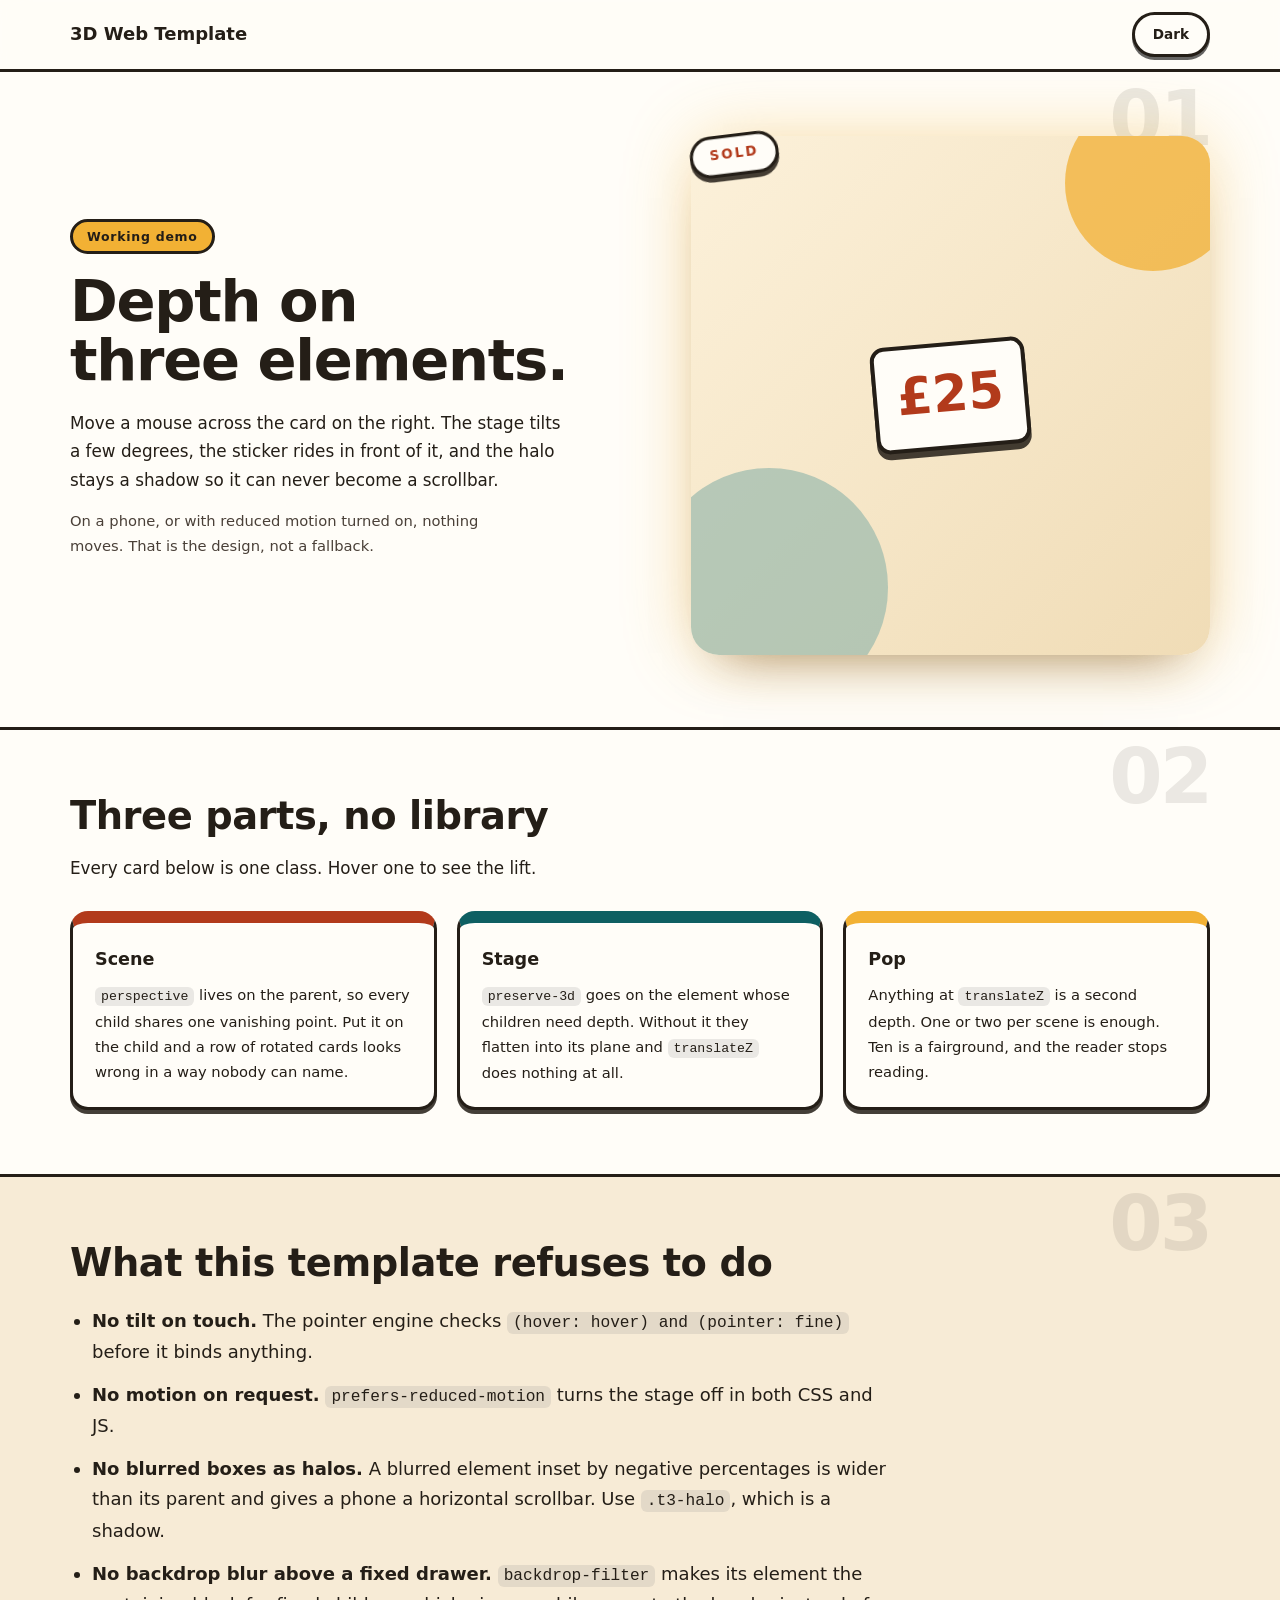
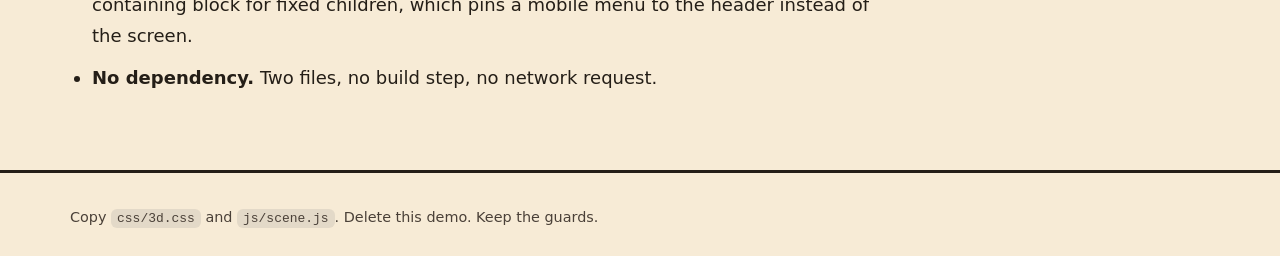
==== demo/index.html @ d084951c "feat(template): add the working demo A page that exercises every primitive in css/3d.css, so a claim" ====
<!DOCTYPE html>
<html lang="en" data-theme="light">
<head>
<meta charset="utf-8">
<meta name="viewport" content="width=device-width, initial-scale=1">
<title>3D Web Template — working demo</title>
<meta name="description" content="A dependency-free demo of the 3D primitives in this template: pointer tilt, layered depth, a sticker in front of the scene, and CSS-numbered sections.">
<link rel="stylesheet" href="../css/3d.css">
<link rel="stylesheet" href="demo.css">
</head>
<body>

<header class="bar">
  <div class="wrap bar-in">
    <a class="brand" href="#top">3D Web Template</a>
    <button class="pill" id="theme" type="button" aria-pressed="false">Dark</button>
  </div>
</header>

<main class="t3-numbered">

  <section class="hero" id="top">
    <div class="wrap hero-grid">
      <div>
        <p class="tag">Working demo</p>
        <h1>Depth on three elements.</h1>
        <p class="lede">Move a mouse across the card on the right. The stage tilts a few degrees, the sticker rides in front of it, and the halo stays a shadow so it can never become a scrollbar.</p>
        <p class="lede note">On a phone, or with reduced motion turned on, nothing moves. That is the design, not a fallback.</p>
      </div>

      <div class="t3-scene" data-t3-tilt>
        <div class="t3-stage" data-t3-stage>
          <div class="art t3-halo">
            <span class="blob blob-a" aria-hidden="true"></span>
            <span class="blob blob-b" aria-hidden="true"></span>
            <span class="art-label">&pound;25</span>
          </div>
          <p class="t3-sticker">Sold</p>
        </div>
      </div>
    </div>
  </section>

  <section class="band" id="parts">
    <div class="wrap">
      <h2>Three parts, no library</h2>
      <p class="lede">Every card below is one class. Hover one to see the lift.</p>

      <div class="cards">
        <article class="card t3-card">
          <h3>Scene</h3>
          <p><code>perspective</code> lives on the parent, so every child shares one vanishing point. Put it on the child and a row of rotated cards looks wrong in a way nobody can name.</p>
        </article>
        <article class="card t3-card">
          <h3>Stage</h3>
          <p><code>preserve-3d</code> goes on the element whose children need depth. Without it they flatten into its plane and <code>translateZ</code> does nothing at all.</p>
        </article>
        <article class="card t3-card">
          <h3>Pop</h3>
          <p>Anything at <code>translateZ</code> is a second depth. One or two per scene is enough. Ten is a fairground, and the reader stops reading.</p>
        </article>
      </div>
    </div>
  </section>

  <section class="band cream" id="guards">
    <div class="wrap">
      <h2>What this template refuses to do</h2>
      <ul class="rules">
        <li><strong>No tilt on touch.</strong> The pointer engine checks <code>(hover: hover) and (pointer: fine)</code> before it binds anything.</li>
        <li><strong>No motion on request.</strong> <code>prefers-reduced-motion</code> turns the stage off in both CSS and JS.</li>
        <li><strong>No blurred boxes as halos.</strong> A blurred element inset by negative percentages is wider than its parent and gives a phone a horizontal scrollbar. Use <code>.t3-halo</code>, which is a shadow.</li>
        <li><strong>No backdrop blur above a fixed drawer.</strong> <code>backdrop-filter</code> makes its element the containing block for fixed children, which pins a mobile menu to the header instead of the screen.</li>
        <li><strong>No dependency.</strong> Two files, no build step, no network request.</li>
      </ul>
    </div>
  </section>

</main>

<footer class="foot">
  <div class="wrap">
    <p>Copy <code>css/3d.css</code> and <code>js/scene.js</code>. Delete this demo. Keep the guards.</p>
  </div>
</footer>

<script src="../js/scene.js"></script>
<script>
  (function () {
    var btn = document.getElementById("theme");
    var root = document.documentElement;
    btn.addEventListener("click", function () {
      var dark = root.getAttribute("data-theme") === "dark";
      root.setAttribute("data-theme", dark ? "light" : "dark");
      btn.setAttribute("aria-pressed", dark ? "false" : "true");
      btn.textContent = dark ? "Dark" : "Light";
    });
  })();
</script>
</body>
</html>
---- css/3d.css ----
/* =========================================================
   3D Web Template — css/3d.css
   ---------------------------------------------------------
   Depth for static sites, with no build step and no library.
   Every rule here was shipped on a real page first; the notes
   in docs/findings.md say which failure each guard prevents.

   Prefix: t3-  (three-d). Safe to drop next to any CSS setup.
   ========================================================= */

:root {
  /* How far away the camera sits. Smaller = more dramatic, and
     more likely to blur text. 900-1200px is the usable range. */
  --t3-perspective: 1100px;

  /* How far a .t3-pop element rides towards the reader. */
  --t3-lift: 48px;

  --t3-duration: 0.4s;
  --t3-ease: cubic-bezier(0.2, 0.7, 0.3, 1);

  /* A stacked shadow reads as a physical edge; one flat drop does not.
     The inset line is the highlight along the top edge. */
  --t3-shadow:
    0 4px 0 rgba(36, 30, 23, 0.85),
    inset 0 1px 0 rgba(255, 255, 255, 0.75);
  --t3-shadow-lift:
    0 10px 0 rgba(36, 30, 23, 0.85),
    0 22px 34px -20px rgba(36, 30, 23, 0.5),
    inset 0 1px 0 rgba(255, 255, 255, 0.75);

  /* The halo. Deliberately a shadow, never a blurred box: see below. */
  --t3-halo: 0 0 70px -6px rgba(242, 177, 52, 0.45);
  --t3-halo-dark: 0 0 58px -10px rgba(242, 177, 52, 0.26);

  --t3-ink: #241e17;
  --t3-paper: #fffdf8;
  --t3-accent: #b23a1b;
}

/* ---------- the scene ----------
   perspective belongs on the PARENT. Put it on the element you are
   rotating and every child gets its own vanishing point, which looks
   subtly wrong in a way nobody can name. */
.t3-scene {
  perspective: var(--t3-perspective);
}

/* preserve-3d belongs on the element whose CHILDREN need depth.
   Without it they flatten into the parent's plane and .t3-pop does nothing. */
.t3-stage {
  position: relative;
  transform-style: preserve-3d;
  transform: rotateX(0deg) rotateY(0deg);
  transition: transform var(--t3-duration) var(--t3-ease);
}

/* Anything at a second depth. Negative values push it back. */
.t3-pop {
  transform: translateZ(var(--t3-lift, 48px));
}

/* A sticker that hangs over the edge of the scene.
   Its colours are literal on purpose: it lies on artwork that may stay
   light in a dark theme, and a themed sticker becomes a hole in the picture. */
.t3-sticker {
  position: absolute;
  margin: 0;
  max-width: none;
  padding: 7px 16px 9px;
  background: #fffdf8;
  color: #b23a1b;
  border: 3px solid #241e17;
  border-radius: 999px;
  box-shadow: 0 4px 0 rgba(36, 30, 23, 0.85);
  font-size: 0.8rem;
  font-weight: 700;
  letter-spacing: 0.16em;
  text-transform: uppercase;
  line-height: 1.4;
  transform: translateZ(52px) rotate(-7deg);
}

/* The halo, as a shadow.
   A blurred box inset by negative percentages is WIDER THAN ITS PARENT and
   forces a horizontal scrollbar on a phone. A box-shadow never joins the
   scrollable area, so it is the same glow with none of that price. */
.t3-halo {
  border-radius: 28px;
  box-shadow: 0 30px 50px -32px rgba(94, 60, 20, 0.55), var(--t3-halo);
}
.t3-dark .t3-halo,
[data-theme="dark"] .t3-halo {
  box-shadow: 0 30px 50px -32px rgba(0, 0, 0, 0.8), var(--t3-halo-dark);
}

/* ---------- cards ---------- */
.t3-card {
  box-shadow: var(--t3-shadow);
}

@media (hover: hover) and (prefers-reduced-motion: no-preference) {
  .t3-card {
    transition: transform 0.18s ease, box-shadow 0.18s ease;
  }
  .t3-card:hover {
    transform: translateY(-4px);
    box-shadow: var(--t3-shadow-lift);
  }
}

/* ---------- numbered sections, from CSS only ----------
   No markup changes: add .t3-numbered to the container, give each section
   an id, and the headings number themselves in page order. */
.t3-numbered {
  counter-reset: t3-band;
}
.t3-numbered > section[id] {
  counter-increment: t3-band;
  position: relative;
}
.t3-numbered > section[id] > .wrap > :is(h1, h2, h3)::before {
  content: counter(t3-band, decimal-leading-zero);
  display: block;
  margin: 0 0 4px;
  font-size: 0.7rem;
  font-weight: 700;
  letter-spacing: 0.18em;
  color: var(--t3-accent);
}

/* A giant numeral on a wide screen; a small label on a phone. A 77px
   number over 20px body text is a mess on a narrow screen. */
@media (min-width: 761px) {
  .t3-numbered > section[id] > .wrap > :is(h1, h2, h3)::before {
    display: none;
  }
  .t3-numbered > section[id]::before {
    content: counter(t3-band, decimal-leading-zero);
    position: absolute;
    top: 16px;
    right: max(20px, calc((100% - 1140px) / 2));
    font-size: clamp(3rem, 6.5vw, 4.8rem);
    font-weight: 700;
    line-height: 0.8;
    letter-spacing: -0.04em;
    font-variant-numeric: tabular-nums;
    color: currentColor;
    opacity: 0.09;
    pointer-events: none;
    user-select: none;
  }
}

/* ---------- the guards ----------
   None of these are optional. They are why this is a template and not a demo. */

@media (prefers-reduced-motion: reduce) {
  .t3-stage,
  .t3-card {
    transition: none;
  }
  .t3-stage {
    transform: none !important;
  }
}

/* A tilt hides behind a phone thumb, and a fixed element with a transform
   ancestor stops being fixed. Motion is for pointers only. */
@media (hover: none), (pointer: coarse) {
  .t3-stage {
    transform: none !important;
  }
}

/* Printing must not print an empty sticker or a half-rotated card. */
@media print {
  .t3-pop,
  .t3-sticker {
    display: none !important;
  }
  .t3-stage {
    transform: none !important;
  }
}

/* If the reader asks for more contrast, the halo is decoration they did not
   ask for. Depth survives without it. */
@media (prefers-contrast: more) {
  .t3-halo {
    box-shadow: 0 0 0 3px currentColor;
  }
}
---- demo/demo.css ----
/* Demo page styling only. Not part of the template: copy css/3d.css, not this. */

:root {
  --ink: #241e17;
  --muted: #4a4038;
  --paper: #fffdf8;
  --cream: #f7ebd6;
  --line: #241e17;
  --accent: #b23a1b;
  --accent-2: #0e5f62;
  --font: system-ui, -apple-system, "Segoe UI", Roboto, Helvetica, Arial, sans-serif;
}

[data-theme="dark"] {
  --ink: #f1e7d8;
  --muted: #c6b9a6;
  --paper: #2a231d;
  --cream: #17130f;
  --line: #f1e7d8;
  --accent: #f2704a;
  --accent-2: #2aa3a8;
}

* { box-sizing: border-box; }

body {
  margin: 0;
  background: var(--paper);
  color: var(--ink);
  font-family: var(--font);
  font-size: 18px;
  line-height: 1.7;
}

.wrap { width: min(1140px, calc(100% - 40px)); margin: 0 auto; }

code {
  font-size: 0.9em;
  background: rgba(127, 127, 127, 0.16);
  padding: 2px 6px;
  border-radius: 6px;
}

/* ---------- header ---------- */
.bar {
  position: sticky;
  top: 0;
  z-index: 10;
  background: var(--paper);
  border-bottom: 3px solid var(--line);
}
.bar-in { display: flex; align-items: center; gap: 16px; padding: 12px 0; }
.brand { font-weight: 700; color: var(--ink); text-decoration: none; margin-right: auto; }

/* The blur is desktop-only on purpose: see docs/findings.md, trap 4. */
@media (min-width: 761px) {
  @supports ((backdrop-filter: blur(6px)) or (-webkit-backdrop-filter: blur(6px))) {
    .bar {
      background: color-mix(in srgb, var(--paper) 88%, transparent);
      -webkit-backdrop-filter: blur(14px) saturate(160%);
      backdrop-filter: blur(14px) saturate(160%);
    }
  }
}

.pill {
  font: inherit;
  font-size: 0.85rem;
  font-weight: 700;
  padding: 8px 18px;
  min-height: 44px;
  border: 3px solid var(--line);
  border-radius: 999px;
  background: var(--paper);
  color: var(--ink);
  cursor: pointer;
  box-shadow: 0 3px 0 rgba(0, 0, 0, 0.6);
}
.pill:active { transform: translateY(3px); box-shadow: none; }

/* ---------- hero ---------- */
.hero { padding: 64px 0 72px; border-bottom: 3px solid var(--line); }
.hero-grid {
  display: grid;
  grid-template-columns: 1.05fr 0.95fr;
  gap: 48px;
  align-items: center;
}
.tag {
  display: inline-block;
  margin: 0 0 18px;
  padding: 4px 14px;
  font-size: 0.78rem;
  font-weight: 700;
  letter-spacing: 0.06em;
  border: 3px solid var(--line);
  border-radius: 999px;
  background: #f2b134;
  color: #241e17;
}
h1 {
  font-size: clamp(2.3rem, 5.4vw, 3.6rem);
  line-height: 1.03;
  letter-spacing: -0.022em;
  margin: 0 0 18px;
  text-wrap: balance;
}
.lede { font-size: 1.05rem; max-width: 46ch; margin: 0 0 14px; }
.note { font-size: 0.92rem; color: var(--muted); }

/* ---------- the artwork in the scene ---------- */
.art {
  position: relative;
  aspect-ratio: 1 / 1;
  border-radius: 28px;
  overflow: hidden;
  background: linear-gradient(135deg, #fcf1da 0%, #f0dcb6 100%);
  display: grid;
  place-items: center;
}
.blob {
  position: absolute;
  border-radius: 50%;
}
.blob-a { width: 34%; height: 34%; top: -8%; right: -6%; background: #f2b134; opacity: 0.75; }
.blob-b { width: 46%; height: 46%; bottom: -10%; left: -8%; background: #9cBBae; opacity: 0.7; }
.art-label {
  position: relative;
  font-size: clamp(2rem, 6vw, 3.2rem);
  font-weight: 700;
  color: #b23a1b;
  background: #fffdf8;
  border: 4px solid #241e17;
  border-radius: 14px;
  padding: 4px 20px 8px;
  box-shadow: 0 6px 0 rgba(36, 30, 23, 0.85);
  transform: rotate(-5deg);
}

/* the sticker starts at the card's top-left corner */
.t3-sticker { left: 2%; top: 2%; }

/* ---------- bands ---------- */
.band { padding: 64px 0; border-bottom: 3px solid var(--line); }
.cream { background: var(--cream); }
h2 { font-size: clamp(1.7rem, 3.4vw, 2.4rem); line-height: 1.15; margin: 0 0 16px; letter-spacing: -0.012em; }
h3 { font-size: 1.1rem; margin: 0 0 8px; }

.cards { display: grid; grid-template-columns: repeat(3, 1fr); gap: 20px; margin-top: 28px; }
.card {
  background: var(--paper);
  border: 3px solid var(--line);
  border-radius: 18px;
  padding: 22px;
}
.card p { margin: 0; font-size: 0.92rem; }
.card:nth-child(1) { border-top: 12px solid var(--accent); }
.card:nth-child(2) { border-top: 12px solid var(--accent-2); }
.card:nth-child(3) { border-top: 12px solid #f2b134; }

.rules { margin: 20px 0 0; padding-left: 22px; max-width: 72ch; }
.rules li { margin-bottom: 12px; }

.foot { padding: 32px 0; background: var(--cream); }
.foot p { margin: 0; font-size: 0.9rem; color: var(--muted); }

@media (max-width: 980px) {
  .hero-grid { grid-template-columns: 1fr; }
  .hero-grid .t3-scene { max-width: 420px; }
  .cards { grid-template-columns: 1fr; }
}
@media (max-width: 640px) {
  body { font-size: 17px; }
  .wrap { width: calc(100% - 28px); }
  .hero, .band { padding: 44px 0; }
}
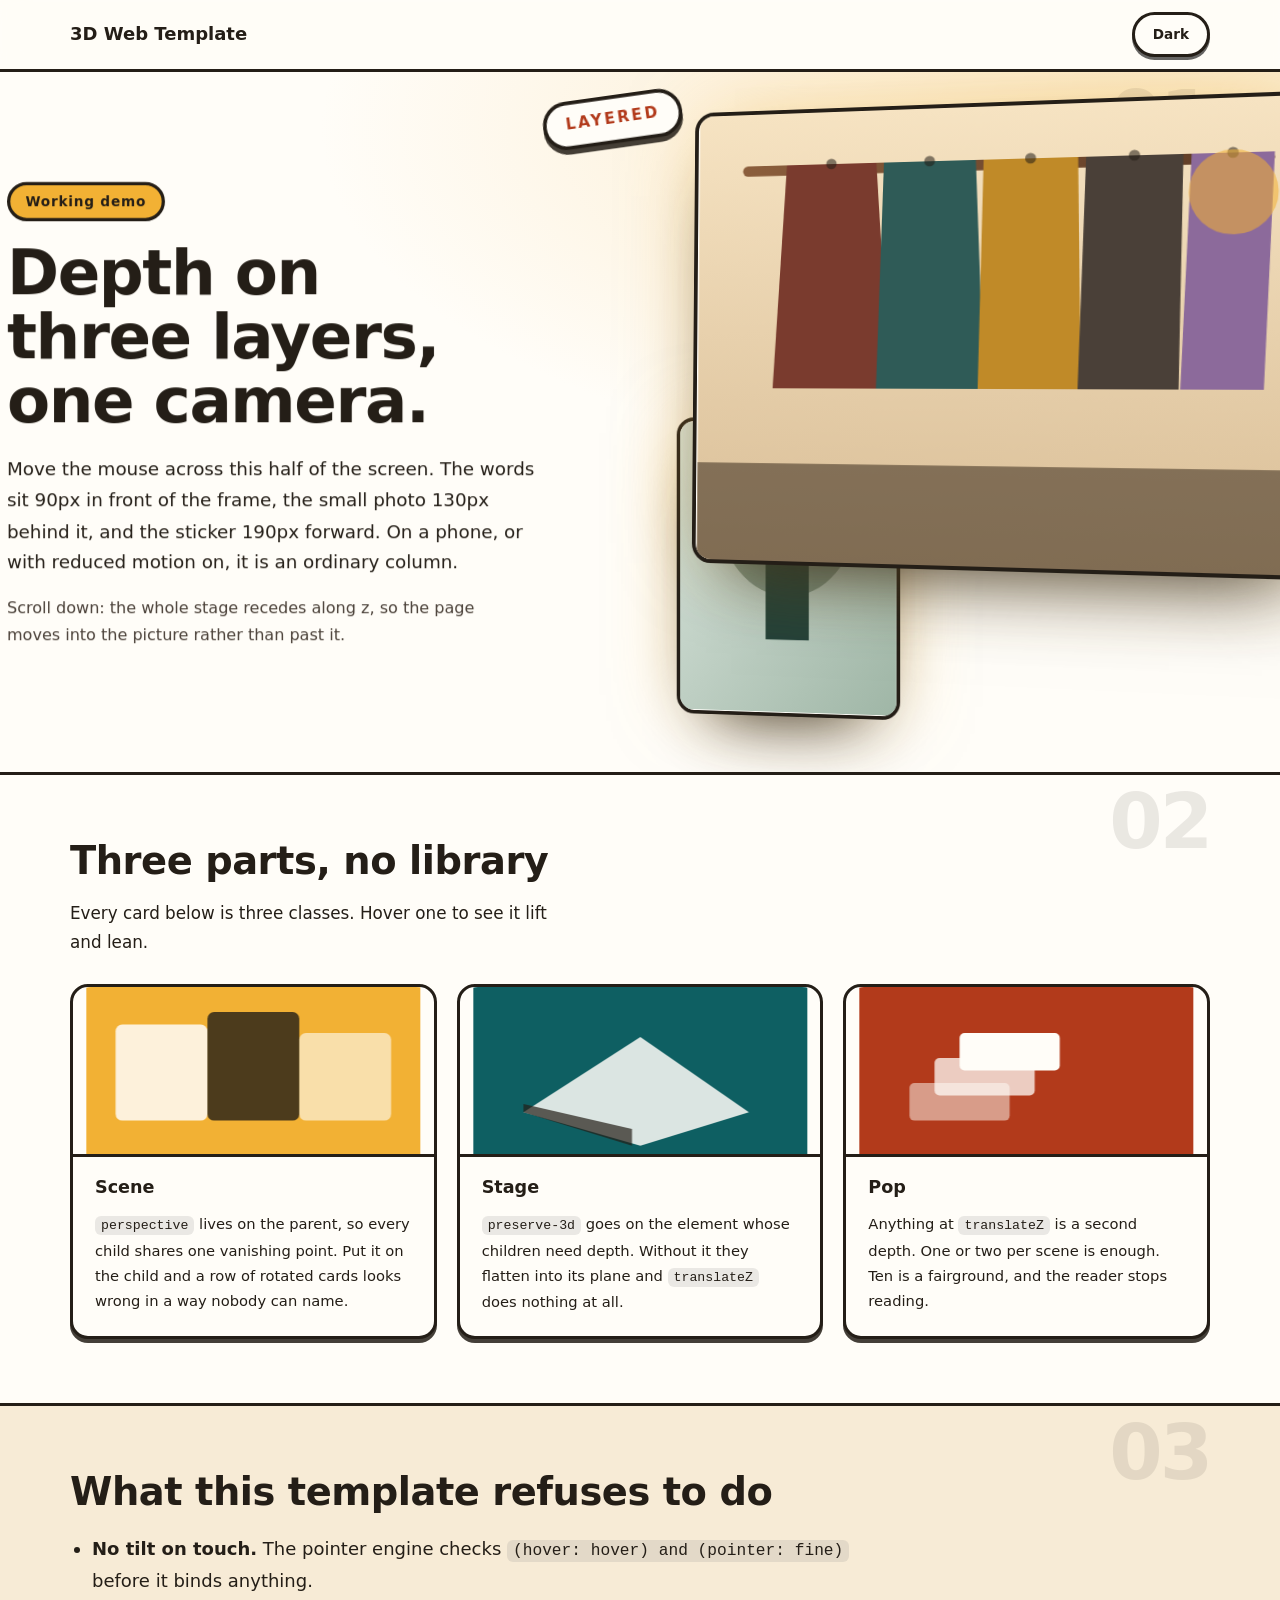
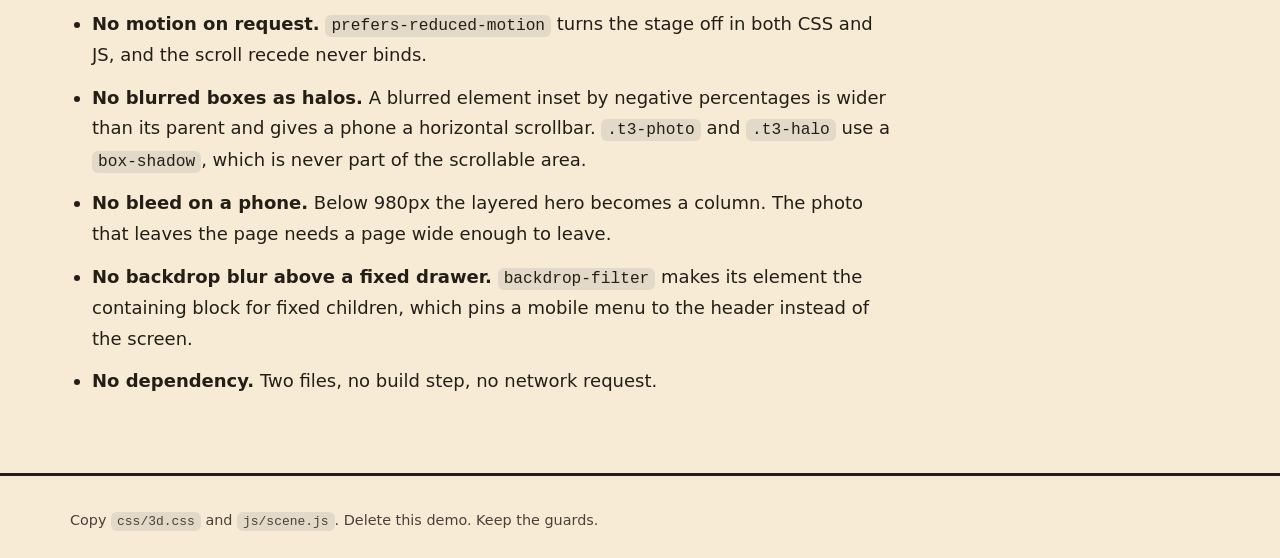
==== commit 1e8f129e: "feat(demo): show the layered hero, the recede and the card photos Every primitive has a place to be " ====
--- a/demo/index.html
+++ b/demo/index.html
@@ -4,7 +4,7 @@
 <meta charset="utf-8">
 <meta name="viewport" content="width=device-width, initial-scale=1">
 <title>3D Web Template — working demo</title>
-<meta name="description" content="A dependency-free demo of the 3D primitives in this template: pointer tilt, layered depth, a sticker in front of the scene, and CSS-numbered sections.">
+<meta name="description" content="A dependency-free demo of the 3D primitives in this template: a layered hero that recedes on scroll, a sticker in front of the scene, photos set into cards, and CSS-numbered sections.">
 <link rel="stylesheet" href="../css/3d.css">
 <link rel="stylesheet" href="demo.css">
 </head>
@@ -19,24 +19,66 @@
 
 <main class="t3-numbered">
 
-  <section class="hero" id="top">
-    <div class="wrap hero-grid">
-      <div>
-        <p class="tag">Working demo</p>
-        <h1>Depth on three elements.</h1>
-        <p class="lede">Move a mouse across the card on the right. The stage tilts a few degrees, the sticker rides in front of it, and the halo stays a shadow so it can never become a scrollbar.</p>
-        <p class="lede note">On a phone, or with reduced motion turned on, nothing moves. That is the design, not a fallback.</p>
-      </div>
+  <section class="t3-hero" id="top">
+    <div class="wrap t3-scene" data-t3-tilt data-t3-hero>
+      <div class="t3-split" data-t3-stage>
 
-      <div class="t3-scene" data-t3-tilt>
-        <div class="t3-stage" data-t3-stage>
-          <div class="art t3-halo">
-            <span class="blob blob-a" aria-hidden="true"></span>
-            <span class="blob blob-b" aria-hidden="true"></span>
-            <span class="art-label">&pound;25</span>
-          </div>
-          <p class="t3-sticker">Sold</p>
+        <div class="t3-copy-front">
+          <p class="tag">Working demo</p>
+          <h1>Depth on three layers, one camera.</h1>
+          <p class="lede">Move the mouse across this half of the screen. The words sit 90px in front of the frame, the small photo 130px behind it, and the sticker 190px forward. On a phone, or with reduced motion on, it is an ordinary column.</p>
+          <p class="lede note">Scroll down: the whole stage recedes along z, so the page moves into the picture rather than past it.</p>
         </div>
+
+        <figure class="t3-photo t3-photo-main">
+          <svg viewBox="0 0 800 600" role="img" aria-label="A rail of coats under a warm shop light">
+            <defs>
+              <linearGradient id="wall" x1="0" y1="0" x2="0" y2="1">
+                <stop offset="0" stop-color="#F6E3C2"/>
+                <stop offset="1" stop-color="#D9BE97"/>
+              </linearGradient>
+              <linearGradient id="wood" x1="0" y1="0" x2="1" y2="0">
+                <stop offset="0" stop-color="#8B5E3C"/>
+                <stop offset="1" stop-color="#5C3A24"/>
+              </linearGradient>
+            </defs>
+            <rect width="800" height="600" fill="url(#wall)"/>
+            <rect y="470" width="800" height="130" fill="#3A2A1D" opacity="0.55"/>
+            <rect x="60" y="70" width="680" height="14" rx="7" fill="url(#wood)"/>
+            <g>
+              <path d="M120 70h120l18 300H102z" fill="#7A3B2E"/>
+              <path d="M250 70h120l10 300H240z" fill="#2F5B57"/>
+              <path d="M380 70h120l2 300H372z" fill="#C08A28"/>
+              <path d="M510 70h120l-8 300H498z" fill="#4A4038"/>
+              <path d="M640 70h100l-16 300H624z" fill="#8C6A9B"/>
+            </g>
+            <g fill="#241E17" opacity="0.55">
+              <circle cx="180" cy="70" r="7"/>
+              <circle cx="310" cy="70" r="7"/>
+              <circle cx="440" cy="70" r="7"/>
+              <circle cx="570" cy="70" r="7"/>
+              <circle cx="690" cy="70" r="7"/>
+            </g>
+            <circle cx="690" cy="120" r="54" fill="#F2B134" opacity="0.55"/>
+          </svg>
+        </figure>
+
+        <figure class="t3-photo t3-photo-back">
+          <svg viewBox="0 0 600 800" role="img" aria-label="A hanging shirt, photographed from below">
+            <defs>
+              <linearGradient id="back" x1="0" y1="0" x2="1" y2="1">
+                <stop offset="0" stop-color="#DCE7DF"/>
+                <stop offset="1" stop-color="#9FB6A6"/>
+              </linearGradient>
+            </defs>
+            <rect width="600" height="800" fill="url(#back)"/>
+            <ellipse cx="300" cy="250" rx="190" ry="230" fill="#56705C" opacity="0.6"/>
+            <path d="M300 120l160 90-40 60-60-30v360H240V240l-60 30-40-60z" fill="#254238"/>
+            <circle cx="300" cy="150" r="26" fill="#E9DCCB"/>
+          </svg>
+        </figure>
+
+        <p class="t3-sticker t3-sticker--float">Layered</p>
       </div>
     </div>
   </section>
@@ -44,18 +86,37 @@
   <section class="band" id="parts">
     <div class="wrap">
       <h2>Three parts, no library</h2>
-      <p class="lede">Every card below is one class. Hover one to see the lift.</p>
+      <p class="lede">Every card below is three classes. Hover one to see it lift and lean.</p>
 
-      <div class="cards">
-        <article class="card t3-card">
+      <div class="cards t3-cards">
+        <article class="card t3-card t3-turn" data-t3-card data-t3-turn>
+          <svg class="t3-card-photo" viewBox="0 0 800 400" role="img" aria-label="Three overlapping panels">
+            <rect width="800" height="400" fill="#F2B134"/>
+            <rect x="70" y="90" width="220" height="230" rx="16" fill="#FFFDF8" opacity="0.85"/>
+            <rect x="290" y="60" width="220" height="260" rx="16" fill="#241E17" opacity="0.8"/>
+            <rect x="510" y="110" width="220" height="210" rx="16" fill="#FFFDF8" opacity="0.6"/>
+          </svg>
           <h3>Scene</h3>
           <p><code>perspective</code> lives on the parent, so every child shares one vanishing point. Put it on the child and a row of rotated cards looks wrong in a way nobody can name.</p>
         </article>
-        <article class="card t3-card">
+        <article class="card t3-card t3-turn" data-t3-card data-t3-turn>
+          <svg class="t3-card-photo" viewBox="0 0 800 400" role="img" aria-label="A tilted plane">
+            <rect width="800" height="400" fill="#0E5F62"/>
+            <path d="M120 300L400 120l260 180-260 80z" fill="#FFFDF8" opacity="0.85"/>
+            <path d="M120 300l260 80v-40l-260-60z" fill="#241E17" opacity="0.7"/>
+          </svg>
           <h3>Stage</h3>
           <p><code>preserve-3d</code> goes on the element whose children need depth. Without it they flatten into its plane and <code>translateZ</code> does nothing at all.</p>
         </article>
-        <article class="card t3-card">
+        <article class="card t3-card t3-turn" data-t3-card data-t3-turn>
+          <svg class="t3-card-photo" viewBox="0 0 800 400" role="img" aria-label="Layers at different depths">
+            <rect width="800" height="400" fill="#B23A1B"/>
+            <g fill="#FFFDF8">
+              <rect x="120" y="230" width="240" height="90" rx="12" opacity="0.5"/>
+              <rect x="180" y="170" width="240" height="90" rx="12" opacity="0.75"/>
+              <rect x="240" y="110" width="240" height="90" rx="12"/>
+            </g>
+          </svg>
           <h3>Pop</h3>
           <p>Anything at <code>translateZ</code> is a second depth. One or two per scene is enough. Ten is a fairground, and the reader stops reading.</p>
         </article>
@@ -68,8 +129,9 @@
       <h2>What this template refuses to do</h2>
       <ul class="rules">
         <li><strong>No tilt on touch.</strong> The pointer engine checks <code>(hover: hover) and (pointer: fine)</code> before it binds anything.</li>
-        <li><strong>No motion on request.</strong> <code>prefers-reduced-motion</code> turns the stage off in both CSS and JS.</li>
-        <li><strong>No blurred boxes as halos.</strong> A blurred element inset by negative percentages is wider than its parent and gives a phone a horizontal scrollbar. Use <code>.t3-halo</code>, which is a shadow.</li>
+        <li><strong>No motion on request.</strong> <code>prefers-reduced-motion</code> turns the stage off in both CSS and JS, and the scroll recede never binds.</li>
+        <li><strong>No blurred boxes as halos.</strong> A blurred element inset by negative percentages is wider than its parent and gives a phone a horizontal scrollbar. <code>.t3-photo</code> and <code>.t3-halo</code> use a <code>box-shadow</code>, which is never part of the scrollable area.</li>
+        <li><strong>No bleed on a phone.</strong> Below 980px the layered hero becomes a column. The photo that leaves the page needs a page wide enough to leave.</li>
         <li><strong>No backdrop blur above a fixed drawer.</strong> <code>backdrop-filter</code> makes its element the containing block for fixed children, which pins a mobile menu to the header instead of the screen.</li>
         <li><strong>No dependency.</strong> Two files, no build step, no network request.</li>
       </ul>
--- a/css/3d.css
+++ b/css/3d.css
@@ -15,6 +15,33 @@
 
   /* How far a .t3-pop element rides towards the reader. */
   --t3-lift: 48px;
+
+  /* The layered hero. Three depths is the whole trick: the words sit
+     nearest, the small photo furthest back, the sticker furthest forward. */
+  --t3-copy-lift: 90px;
+  --t3-depth-back: -130px;
+  --t3-sticker-lift: 190px;
+  --t3-stage-height: 700px;
+  --t3-copy-width: 50%;
+
+  /* Must equal the padding and radius of the card the photo sits in, or the
+     photo stops meeting the card edge. */
+  --t3-card-pad: 22px;
+  --t3-card-radius: 18px;
+  --t3-card-photo-height: 170px;
+
+  /* Warm light behind the artwork, as a shadow. */
+  --t3-photo-shadow:
+    0 44px 74px -42px rgba(36, 30, 23, 0.9),
+    0 0 90px -18px rgba(242, 177, 52, 0.5);
+  --t3-photo-shadow-dark:
+    0 44px 74px -42px rgba(0, 0, 0, 0.95),
+    0 0 70px -22px rgba(242, 177, 52, 0.3);
+
+  /* The wash behind the hero, and where the camera sits. */
+  --t3-wash: rgba(251, 231, 194, 0.95);
+  --t3-wash-dark: rgba(59, 43, 22, 0.9);
+  --t3-camera: 62% 42%;
 
   --t3-duration: 0.4s;
   --t3-ease: cubic-bezier(0.2, 0.7, 0.3, 1);
@@ -44,6 +71,9 @@
    subtly wrong in a way nobody can name. */
 .t3-scene {
   perspective: var(--t3-perspective);
+  /* Moves the camera, not the objects: the vanishing point slides towards
+     the artwork in a layered hero. */
+  perspective-origin: var(--t3-camera);
 }
 
 /* preserve-3d belongs on the element whose CHILDREN need depth.
@@ -94,9 +124,143 @@
   box-shadow: 0 30px 50px -32px rgba(0, 0, 0, 0.8), var(--t3-halo-dark);
 }
 
+/* ---------- the layered hero ----------
+   One scene with three depths and artwork that runs off the page edge.
+   .t3-hero is only the window: it clips the photo that bleeds off the right
+   side. The camera sits on .t3-scene inside it, and .t3-split keeps its own
+   overflow visible, which is what stops the clip flattening the depth. */
+.t3-hero {
+  position: relative;
+  overflow: hidden;
+  background:
+    radial-gradient(105% 85% at 88% 8%, var(--t3-wash) 0%, transparent 60%),
+    var(--t3-paper);
+}
+.t3-dark .t3-hero,
+[data-theme="dark"] .t3-hero {
+  background:
+    radial-gradient(105% 85% at 88% 8%, var(--t3-wash-dark) 0%, transparent 60%),
+    var(--t3-paper);
+}
+
+/* The stage of that scene: the words on the left, the photos beside and
+   behind them. scene.js also pushes this back along z as you scroll. */
+.t3-split {
+  position: relative;
+  display: flex;
+  align-items: center;
+  min-height: var(--t3-stage-height);
+  transform-style: preserve-3d;
+  transform: rotateX(0deg) rotateY(0deg) translateZ(0px);
+  transition: transform var(--t3-duration) var(--t3-ease);
+  will-change: transform;
+}
+
+/* Words nearest the reader, and narrow on purpose: the column ends before
+   the main photo starts, so no sentence ever runs across a picture. */
+.t3-copy-front {
+  position: relative;
+  z-index: 2;
+  width: var(--t3-copy-width);
+  transform: translateZ(var(--t3-copy-lift));
+}
+
+.t3-photo {
+  position: absolute;
+  margin: 0;
+  overflow: hidden;
+  border: 4px solid var(--t3-ink);
+  border-radius: 20px;
+  background: var(--t3-paper);
+  box-shadow: var(--t3-photo-shadow);
+}
+.t3-photo > :is(img, svg) {
+  display: block;
+  width: 100%;
+  height: 100%;
+  object-fit: cover;
+}
+.t3-dark .t3-photo,
+[data-theme="dark"] .t3-photo {
+  box-shadow: var(--t3-photo-shadow-dark);
+}
+
+/* The big photo hangs 9% off the right edge. A frame that stops politely at
+   the column edge reads as a screenshot; one that leaves the page reads as
+   a window. */
+.t3-photo-main {
+  top: 4%;
+  right: -9%;
+  width: 55%;
+  aspect-ratio: 4 / 3;
+  transform: rotateY(-9deg) rotateX(2deg);
+}
+
+/* The small photo sits a long way behind the whole scene. It is the layer
+   that makes the front photo read as a layer and not a picture. */
+.t3-photo-back {
+  bottom: 2%;
+  left: 52%;
+  width: 22%;
+  aspect-ratio: 3 / 4;
+  transform: translateZ(var(--t3-depth-back)) rotateY(-6deg);
+}
+
+/* The sticker variant for a layered hero: furthest forward, off to one side. */
+.t3-sticker--float {
+  left: 45%;
+  top: 10%;
+  transform: translateZ(var(--t3-sticker-lift)) rotate(-8deg);
+}
+
 /* ---------- cards ---------- */
+
+/* A grid of cards sharing one camera. Without perspective on the container
+   the photo inside a card still renders, but with no foreshortening: flat. */
+.t3-cards {
+  perspective: var(--t3-perspective);
+}
+
 .t3-card {
   box-shadow: var(--t3-shadow);
+  transform-style: preserve-3d;
+}
+
+/* A photo that bleeds to the card edge, and stops there.
+   --t3-card-pad must equal the card's own padding, or the photo stops meeting
+   the edge.
+
+   Deliberately NO translateZ. The perspective lives on .t3-cards, so the
+   camera sits at the centre of the whole grid; a photo 30px forward is then
+   projected away from that centre, and the first card's photo hangs 12px out
+   of its own frame. Measured, not guessed: see docs/findings.md, trap 7. The
+   card as a whole still tilts, which is where the depth comes from. */
+.t3-card-photo {
+  display: block;
+  width: calc(100% + (2 * var(--t3-card-pad)));
+  height: var(--t3-card-photo-height);
+  margin: calc(-1 * var(--t3-card-pad)) calc(-1 * var(--t3-card-pad)) 16px;
+  object-fit: cover;
+  border-bottom: 3px solid var(--t3-ink);
+  border-radius: var(--t3-card-radius) var(--t3-card-radius) 0 0;
+}
+
+/* Cards turn into place, hinged at their bottom edge. scene.js adds .t3-in
+   when the card arrives. The initial hidden state only applies once the
+   script has marked the document, so a page with no JS still shows them. */
+.t3-js .t3-turn {
+  opacity: 0;
+}
+@media (prefers-reduced-motion: no-preference) {
+  .t3-turn {
+    transform: rotateX(10deg) translateY(24px) scale(0.97);
+    transform-origin: 50% 100%;
+    transition: opacity 0.5s ease, transform 0.55s var(--t3-ease);
+  }
+  .t3-turn.t3-in {
+    opacity: 1;
+    transform: none;
+  }
 }
 
 @media (hover: hover) and (prefers-reduced-motion: no-preference) {
@@ -157,10 +321,17 @@
 
 @media (prefers-reduced-motion: reduce) {
   .t3-stage,
-  .t3-card {
+  .t3-split,
+  .t3-card,
+  .t3-turn {
     transition: none;
   }
-  .t3-stage {
+  .t3-stage,
+  .t3-split {
+    transform: none !important;
+  }
+  .t3-turn {
+    opacity: 1 !important;
     transform: none !important;
   }
 }
@@ -168,7 +339,8 @@
 /* A tilt hides behind a phone thumb, and a fixed element with a transform
    ancestor stops being fixed. Motion is for pointers only. */
 @media (hover: none), (pointer: coarse) {
-  .t3-stage {
+  .t3-stage,
+  .t3-split {
     transform: none !important;
   }
 }
@@ -176,11 +348,57 @@
 /* Printing must not print an empty sticker or a half-rotated card. */
 @media print {
   .t3-pop,
-  .t3-sticker {
+  .t3-sticker,
+  .t3-photo-back {
     display: none !important;
   }
-  .t3-stage {
-    transform: none !important;
+  .t3-stage,
+  .t3-split {
+    transform: none !important;
+  }
+  .t3-turn {
+    opacity: 1 !important;
+    transform: none !important;
+  }
+}
+
+/* ---------- a layered hero on a phone ----------
+   The bleed and the back photo need width to read. Below the split
+   breakpoint the layers become an ordinary column, and the !important also
+   stops the script's inline transform. Keep these two breakpoints equal in
+   CSS and in scene.js's `wide` option. */
+@media (max-width: 980px) {
+  .t3-hero {
+    perspective: none;
+  }
+  .t3-split {
+    display: block;
+    min-height: 0;
+    transform: none !important;
+  }
+  .t3-copy-front {
+    width: auto;
+    transform: none;
+  }
+  .t3-photo {
+    position: relative;
+    inset: auto;
+    width: auto;
+    transform: none;
+  }
+  .t3-photo-main {
+    margin-top: 22px;
+  }
+  .t3-photo-back {
+    display: none;
+  }
+  .t3-sticker--float {
+    position: relative;
+    left: auto;
+    top: auto;
+    display: inline-block;
+    margin: 16px 0 24px;
+    transform: rotate(-5deg);
   }
 }
 
--- a/demo/demo.css
+++ b/demo/demo.css
@@ -9,6 +9,12 @@
   --accent: #b23a1b;
   --accent-2: #0e5f62;
   --font: system-ui, -apple-system, "Segoe UI", Roboto, Helvetica, Arial, sans-serif;
+
+  /* Point the template's own colours at the demo's, so the hero and the photo
+     frames follow the theme instead of staying light in dark mode. A host page
+     sets its own values here rather than restyling .t3-hero. */
+  --t3-paper: var(--paper);
+  --t3-ink: var(--ink);
 }
 
 [data-theme="dark"] {
@@ -78,14 +84,12 @@
 }
 .pill:active { transform: translateY(3px); box-shadow: none; }
 
-/* ---------- hero ---------- */
-.hero { padding: 64px 0 72px; border-bottom: 3px solid var(--line); }
-.hero-grid {
-  display: grid;
-  grid-template-columns: 1.05fr 0.95fr;
-  gap: 48px;
-  align-items: center;
-}
+/* ---------- the layered hero ---------- */
+.t3-hero { border-bottom: 3px solid var(--line); }
+.t3-copy-front { padding: 64px 0 72px; }
+/* The template keeps a sticker's colours literal; here the frame is a frame,
+   so it follows the theme like the rest of the demo. */
+.t3-photo { border-color: var(--line); }
 .tag {
   display: inline-block;
   margin: 0 0 18px;
@@ -108,38 +112,6 @@
 .lede { font-size: 1.05rem; max-width: 46ch; margin: 0 0 14px; }
 .note { font-size: 0.92rem; color: var(--muted); }
 
-/* ---------- the artwork in the scene ---------- */
-.art {
-  position: relative;
-  aspect-ratio: 1 / 1;
-  border-radius: 28px;
-  overflow: hidden;
-  background: linear-gradient(135deg, #fcf1da 0%, #f0dcb6 100%);
-  display: grid;
-  place-items: center;
-}
-.blob {
-  position: absolute;
-  border-radius: 50%;
-}
-.blob-a { width: 34%; height: 34%; top: -8%; right: -6%; background: #f2b134; opacity: 0.75; }
-.blob-b { width: 46%; height: 46%; bottom: -10%; left: -8%; background: #9cBBae; opacity: 0.7; }
-.art-label {
-  position: relative;
-  font-size: clamp(2rem, 6vw, 3.2rem);
-  font-weight: 700;
-  color: #b23a1b;
-  background: #fffdf8;
-  border: 4px solid #241e17;
-  border-radius: 14px;
-  padding: 4px 20px 8px;
-  box-shadow: 0 6px 0 rgba(36, 30, 23, 0.85);
-  transform: rotate(-5deg);
-}
-
-/* the sticker starts at the card's top-left corner */
-.t3-sticker { left: 2%; top: 2%; }
-
 /* ---------- bands ---------- */
 .band { padding: 64px 0; border-bottom: 3px solid var(--line); }
 .cream { background: var(--cream); }
@@ -154,9 +126,6 @@
   padding: 22px;
 }
 .card p { margin: 0; font-size: 0.92rem; }
-.card:nth-child(1) { border-top: 12px solid var(--accent); }
-.card:nth-child(2) { border-top: 12px solid var(--accent-2); }
-.card:nth-child(3) { border-top: 12px solid #f2b134; }
 
 .rules { margin: 20px 0 0; padding-left: 22px; max-width: 72ch; }
 .rules li { margin-bottom: 12px; }
@@ -165,12 +134,12 @@
 .foot p { margin: 0; font-size: 0.9rem; color: var(--muted); }
 
 @media (max-width: 980px) {
-  .hero-grid { grid-template-columns: 1fr; }
-  .hero-grid .t3-scene { max-width: 420px; }
+  .t3-photo-main { max-width: 420px; }
   .cards { grid-template-columns: 1fr; }
 }
 @media (max-width: 640px) {
   body { font-size: 17px; }
   .wrap { width: calc(100% - 28px); }
-  .hero, .band { padding: 44px 0; }
+  .band { padding: 44px 0; }
+  .t3-copy-front { padding: 44px 0 32px; }
 }
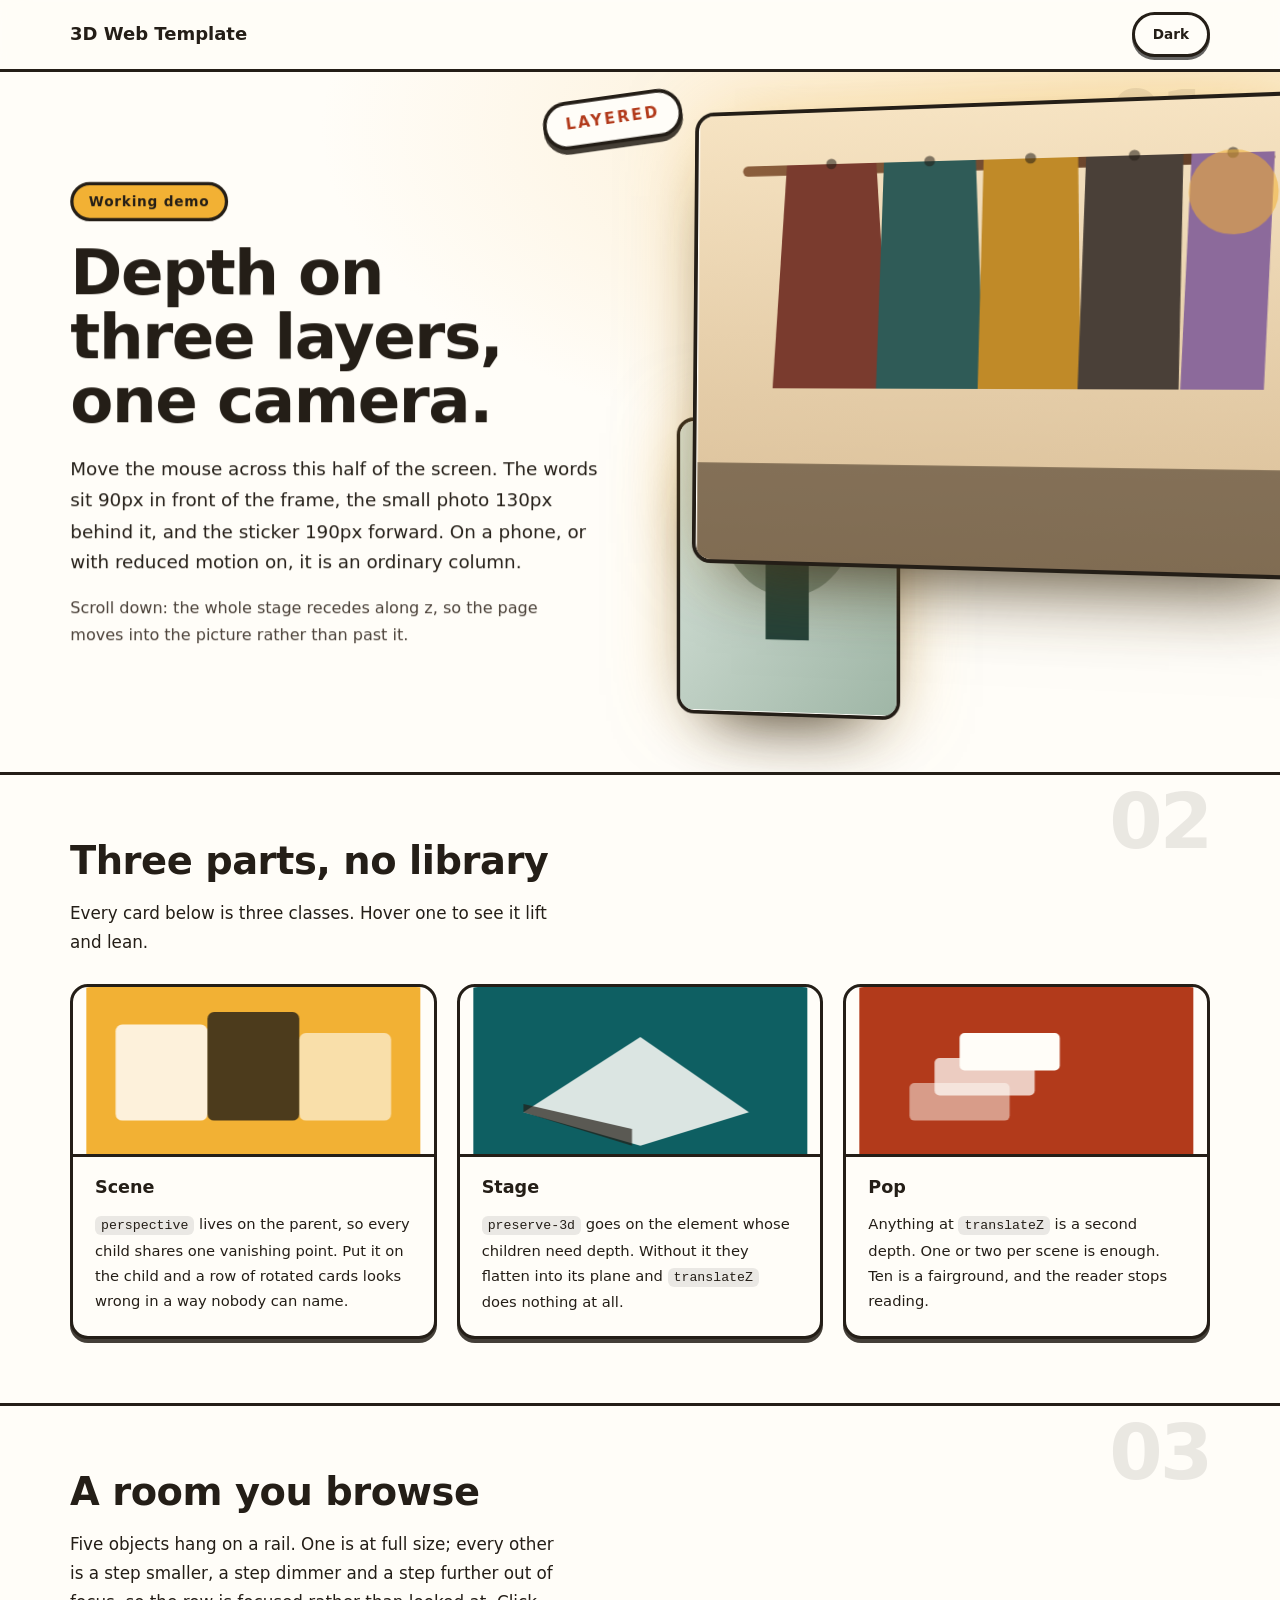
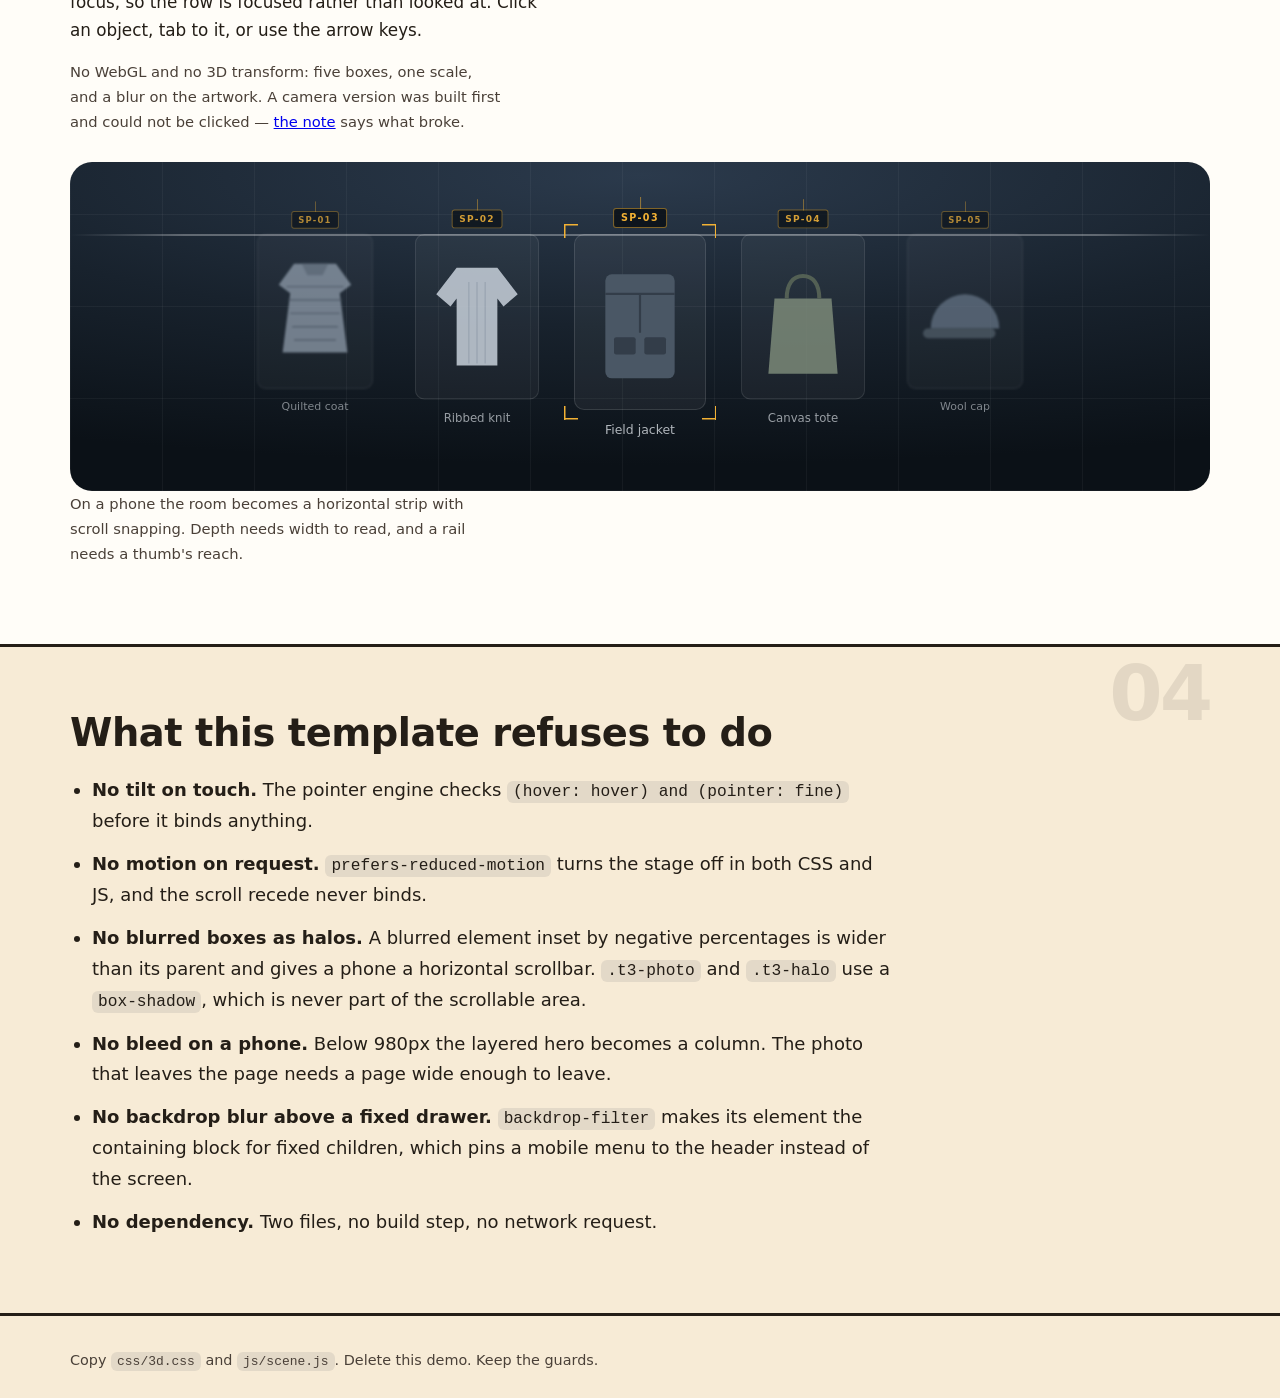
==== commit 13e2bbaa: "feat(demo): show the room in the demo page The primitive needed a band of its own: an object that is" ====
--- a/demo/index.html
+++ b/demo/index.html
@@ -4,7 +4,7 @@
 <meta charset="utf-8">
 <meta name="viewport" content="width=device-width, initial-scale=1">
 <title>3D Web Template — working demo</title>
-<meta name="description" content="A dependency-free demo of the 3D primitives in this template: a layered hero that recedes on scroll, a sticker in front of the scene, photos set into cards, and CSS-numbered sections.">
+<meta name="description" content="A dependency-free demo of the 3D primitives in this template: a layered hero that recedes on scroll, a sticker in front of the scene, photos set into cards, a room you browse, and CSS-numbered sections.">
 <link rel="stylesheet" href="../css/3d.css">
 <link rel="stylesheet" href="demo.css">
 </head>
@@ -124,6 +124,82 @@
     </div>
   </section>
 
+  <section class="band" id="room">
+    <div class="wrap">
+      <h2>A room you browse</h2>
+      <p class="lede">Five objects hang on a rail. One is at full size; every other is a step smaller, a step dimmer and a step further out of focus, so the row is focused rather than looked at. Click an object, tab to it, or use the arrow keys.</p>
+      <p class="lede note">No WebGL and no 3D transform: five boxes, one scale, and a blur on the artwork. A camera version was built first and could not be clicked — <a href="../docs/reel-pass-november-2026.md">the note</a> says what broke.</p>
+
+      <div class="t3-room" data-t3-room>
+        <div class="t3-room-space">
+          <div class="t3-room-rail" aria-hidden="true"></div>
+          <ul class="t3-room-row" aria-label="Objects on the rail">
+            <li class="t3-room-item" data-t3-room-item>
+              <button class="t3-room-hit" type="button">
+                <span class="t3-room-label">SP-01</span>
+                <svg class="t3-room-object" viewBox="0 0 120 160" aria-hidden="true">
+                  <path d="M38 30h44l16 22-12 9 8 62H26l8-62-12-9z" fill="#9aa7b6"/>
+                  <path d="M46 30h28l-6 12H52z" fill="#7e8b9a"/>
+                  <g stroke="#5d6a78" stroke-width="1.5" opacity="0.7">
+                    <path d="M30 54h60M32 68h56M34 82h52M36 96h48M38 110h44"/>
+                  </g>
+                </svg>
+                <span class="t3-room-name">Quilted coat</span>
+              </button>
+            </li>
+            <li class="t3-room-item" data-t3-room-item>
+              <button class="t3-room-hit" type="button">
+                <span class="t3-room-label">SP-02</span>
+                <svg class="t3-room-object" viewBox="0 0 120 160" aria-hidden="true">
+                  <path d="M40 32h40l20 26-14 12-6-8v66H40V62l-6 8-14-12z" fill="#c9d2dc"/>
+                  <g stroke="#a9b4c2" stroke-width="1.2" opacity="0.8">
+                    <path d="M52 46v80M60 46v80M68 46v80"/>
+                  </g>
+                </svg>
+                <span class="t3-room-name">Ribbed knit</span>
+              </button>
+            </li>
+            <li class="t3-room-item" data-t3-room-item>
+              <button class="t3-room-hit" type="button">
+                <span class="t3-room-label">SP-03</span>
+                <svg class="t3-room-object" viewBox="0 0 120 160" aria-hidden="true">
+                  <rect x="28" y="36" width="64" height="96" rx="6" fill="#4a5765"/>
+                  <path d="M28 54h64" stroke="#333d49" stroke-width="2"/>
+                  <path d="M60 54v36" stroke="#333d49" stroke-width="2"/>
+                  <rect x="36" y="94" width="20" height="16" rx="2" fill="#333d49"/>
+                  <rect x="64" y="94" width="20" height="16" rx="2" fill="#333d49"/>
+                </svg>
+                <span class="t3-room-name">Field jacket</span>
+              </button>
+            </li>
+            <li class="t3-room-item" data-t3-room-item>
+              <button class="t3-room-hit" type="button">
+                <span class="t3-room-label">SP-04</span>
+                <svg class="t3-room-object" viewBox="0 0 120 160" aria-hidden="true">
+                  <path d="M32 62h56l6 74H26z" fill="#7d8b7a"/>
+                  <path d="M44 62c0-14 6-22 16-22s16 8 16 22" fill="none" stroke="#5d6a5a" stroke-width="4"/>
+                </svg>
+                <span class="t3-room-name">Canvas tote</span>
+              </button>
+            </li>
+            <li class="t3-room-item" data-t3-room-item>
+              <button class="t3-room-hit" type="button">
+                <span class="t3-room-label">SP-05</span>
+                <svg class="t3-room-object" viewBox="0 0 120 160" aria-hidden="true">
+                  <path d="M24 98a36 36 0 0 1 72 0z" fill="#6b7a8c"/>
+                  <rect x="16" y="98" width="76" height="10" rx="5" fill="#57646f"/>
+                </svg>
+                <span class="t3-room-name">Wool cap</span>
+              </button>
+            </li>
+          </ul>
+        </div>
+      </div>
+
+      <p class="lede note">On a phone the room becomes a horizontal strip with scroll snapping. Depth needs width to read, and a rail needs a thumb's reach.</p>
+    </div>
+  </section>
+
   <section class="band cream" id="guards">
     <div class="wrap">
       <h2>What this template refuses to do</h2>
--- a/css/3d.css
+++ b/css/3d.css
@@ -24,6 +24,18 @@
   --t3-stage-height: 700px;
   --t3-copy-width: 50%;
 
+  /* The camera's tax on the copy column. A column lifted by --t3-copy-lift is
+     projected AWAY from perspective-origin by
+       lift / (perspective - lift) x origin = 90/1010 x 62% = 5.5% of the scene.
+     Percentage padding resolves against the containing block (the scene, not
+     the column), and then the pad is projected by the same 1.089, so the pad
+     that cancels it is 5.5% / 1.089 = 5.1%.
+     Without it the first ~33px of every hero line falls off the left of the
+     page between 981 and 1100px wide, and nothing reports it: .t3-hero clips,
+     so scrollWidth still equals clientWidth and the overflow test passes. See
+     docs/findings.md, trap 8. */
+  --t3-copy-inset: 5.1%;
+
   /* Must equal the padding and radius of the card the photo sits in, or the
      photo stops meeting the card edge. */
   --t3-card-pad: 22px;
@@ -37,6 +49,17 @@
   --t3-photo-shadow-dark:
     0 44px 74px -42px rgba(0, 0, 0, 0.95),
     0 0 70px -22px rgba(242, 177, 52, 0.3);
+
+  /* The room: a row of objects on a rail, focused one at a time. Every step
+     away from the selected object shrinks it, dims it and takes the artwork
+     out of focus. Distance is counted in items, capped at 3 in both this file
+     and scene.js. The colours are literal, like the sticker's: a room is a
+     place, not a surface, so it stays dark on a light page. */
+  --t3-room-shrink: 0.06;
+  --t3-room-item-w: 132px;
+  --t3-room-pad-top: clamp(40px, 6vw, 72px);
+  --t3-room-ink: #eef3f8;
+  --t3-room-accent: #f2b134;
 
   /* The wash behind the hero, and where the camera sits. */
   --t3-wash: rgba(251, 231, 194, 0.95);
@@ -162,6 +185,9 @@
   position: relative;
   z-index: 2;
   width: var(--t3-copy-width);
+  /* The pad is the projection, cancelled: see --t3-copy-inset above and trap 8. */
+  box-sizing: border-box;
+  padding-left: var(--t3-copy-inset);
   transform: translateZ(var(--t3-copy-lift));
 }
 
@@ -316,6 +342,186 @@
   }
 }
 
+/* ---------- the room ----------
+   A row of objects on a rail, focused one at a time. No WebGL, no library, no
+   canvas: a radial wash, a 1px rail, and a scale.
+
+   The depth here is depth of field, not a camera, and that is deliberate.
+   This started as the obvious version — .t3-room-space with perspective, the
+   row with preserve-3d, every object translated back in z. It looked right
+   and it was unclickable: elementFromPoint at the visual centre of four of
+   the five objects returned the row itself, not the object, so only the
+   selected item could ever be chosen. Measured in Chrome, with the transform
+   reduced to matrix() and with perspective removed, both still broken;
+   transform-style: flat on the row fixed all five and removed the translateZ
+   with it. Two honest options existed — a camera the reader cannot click, or
+   focus they can. So: no preserve-3d on this row, ever, and the depth comes
+   from scale, tone and blur, which are 2D properties and hit-test exactly
+   where they paint.
+
+   Do not add translateZ back to this row without re-running that probe. */
+.t3-room {
+  position: relative;
+  overflow: hidden;
+  border-radius: 22px;
+  color: var(--t3-room-ink);
+  background:
+    repeating-linear-gradient(90deg, rgba(255, 255, 255, 0.045) 0 1px, transparent 1px 92px),
+    repeating-linear-gradient(0deg, rgba(255, 255, 255, 0.045) 0 1px, transparent 1px 92px),
+    radial-gradient(120% 88% at 50% 4%, #2b3a4c 0%, #18222d 52%, #0b1117 100%);
+}
+
+.t3-room-space {
+  position: relative;
+  padding: var(--t3-room-pad-top) 0 clamp(32px, 5vw, 52px);
+}
+
+/* The rail. A flat 1px line would stop dead at the wall; the fade at both
+   ends is what makes the room read as continuing past the frame. */
+.t3-room-rail {
+  position: absolute;
+  left: 0;
+  right: 0;
+  /* Exactly the row's top edge: the objects hang off the rail. */
+  top: var(--t3-room-pad-top);
+  height: 2px;
+  border-radius: 2px;
+  background: linear-gradient(
+    90deg,
+    transparent 0%,
+    rgba(255, 255, 255, 0.3) 10%,
+    rgba(255, 255, 255, 0.3) 90%,
+    transparent 100%
+  );
+}
+
+.t3-room-row {
+  position: relative;
+  display: flex;
+  align-items: flex-start;
+  justify-content: center;
+  gap: clamp(8px, 2.4vw, 34px);
+  margin: 0;
+  padding: 0 28px;
+  list-style: none;
+}
+
+/* One object. --t3-room-dist is written by scene.js; 0 is the selected item and
+   its neighbours are 1, 2, 3 or more. min() caps it, so the fifth object away
+   is not a speck in the dark.
+
+   It hangs from the rail: the origin is the top centre, so a neighbour shrinks
+   upwards and stays on the line instead of drifting off it. */
+.t3-room-item {
+  --t3-room-dist: 0;
+  position: relative;
+  flex: 0 0 auto;
+  width: var(--t3-room-item-w);
+  transform-origin: 50% 0;
+  transform: scale(calc(1 - min(var(--t3-room-dist), 3) * var(--t3-room-shrink)));
+  opacity: calc(1 - min(var(--t3-room-dist), 3) * 0.15);
+  transition:
+    transform var(--t3-duration) var(--t3-ease),
+    opacity var(--t3-duration) var(--t3-ease);
+}
+
+.t3-room-hit {
+  position: relative;
+  display: block;
+  width: 100%;
+  padding: 0;
+  border: 0;
+  background: none;
+  color: inherit;
+  font: inherit;
+  text-align: center;
+  cursor: pointer;
+}
+.t3-room-hit:focus-visible {
+  outline: 2px solid var(--t3-room-accent);
+  outline-offset: 6px;
+  border-radius: 4px;
+}
+
+/* Only the artwork goes out of focus. Blur on the whole item would smear the
+   object's own name into an unreadable line, and the name is the reason the
+   object is for sale. */
+.t3-room-object {
+  display: block;
+  width: 100%;
+  height: auto;
+  aspect-ratio: 3 / 4;
+  border: 1px solid rgba(255, 255, 255, 0.12);
+  border-radius: 10px;
+  background: rgba(255, 255, 255, 0.05);
+  filter: blur(calc(min(var(--t3-room-dist), 3) * 0.5px));
+  transition: filter var(--t3-duration) var(--t3-ease);
+}
+
+/* Four corner ticks, drawn as eight gradients: a short line horizontally and
+   vertically at each corner. A full box reads as a frame and shrinks the
+   room; ticks read as a targeting reticle and sit outside the object. */
+.t3-room-hit::before {
+  content: "";
+  position: absolute;
+  /* Around the object only: the tag above it and the name below are not part
+     of what is being selected. The object is --t3-room-item-w wide at 3:4. */
+  inset: -10px -10px auto;
+  height: calc(var(--t3-room-item-w) * 4 / 3 + 20px);
+  opacity: 0;
+  transition: opacity var(--t3-duration) var(--t3-ease);
+  background:
+    linear-gradient(var(--t3-room-accent), var(--t3-room-accent)) left top / 14px 1.5px no-repeat,
+    linear-gradient(var(--t3-room-accent), var(--t3-room-accent)) left top / 1.5px 14px no-repeat,
+    linear-gradient(var(--t3-room-accent), var(--t3-room-accent)) right top / 14px 1.5px no-repeat,
+    linear-gradient(var(--t3-room-accent), var(--t3-room-accent)) right top / 1.5px 14px no-repeat,
+    linear-gradient(var(--t3-room-accent), var(--t3-room-accent)) left bottom / 14px 1.5px no-repeat,
+    linear-gradient(var(--t3-room-accent), var(--t3-room-accent)) left bottom / 1.5px 14px no-repeat,
+    linear-gradient(var(--t3-room-accent), var(--t3-room-accent)) right bottom / 14px 1.5px no-repeat,
+    linear-gradient(var(--t3-room-accent), var(--t3-room-accent)) right bottom / 1.5px 14px no-repeat;
+}
+.t3-room-item.is-t3-on .t3-room-hit::before,
+.t3-room:not(.t3-room-live) .t3-room-item:first-child .t3-room-hit::before {
+  opacity: 1;
+}
+
+/* The tag hangs above the object on a 12px stem, the way a price tag hangs
+   off a rail. Small and close to the rail, or it reads as a heading. */
+.t3-room-label {
+  position: absolute;
+  left: 50%;
+  top: -26px;
+  padding: 2px 7px;
+  border: 1px solid rgba(242, 177, 52, 0.5);
+  border-radius: 3px;
+  background: rgba(11, 17, 23, 0.85);
+  color: var(--t3-room-accent);
+  font-size: 0.6rem;
+  font-weight: 700;
+  letter-spacing: 0.14em;
+  line-height: 1.5;
+  white-space: nowrap;
+  transform: translateX(-50%);
+}
+.t3-room-label::before {
+  content: "";
+  position: absolute;
+  left: 50%;
+  bottom: 100%;
+  width: 1px;
+  height: 12px;
+  background: currentColor;
+  opacity: 0.55;
+}
+
+.t3-room-name {
+  display: block;
+  margin-top: 12px;
+  font-size: 0.78rem;
+  line-height: 1.35;
+  opacity: 0.72;
+}
+
 /* ---------- the guards ----------
    None of these are optional. They are why this is a template and not a demo. */
 
@@ -323,7 +529,10 @@
   .t3-stage,
   .t3-split,
   .t3-card,
-  .t3-turn {
+  .t3-turn,
+  .t3-room-item,
+  .t3-room-object,
+  .t3-room-hit::before {
     transition: none;
   }
   .t3-stage,
@@ -359,6 +568,21 @@
   .t3-turn {
     opacity: 1 !important;
     transform: none !important;
+  }
+  .t3-room-item {
+    opacity: 1 !important;
+    transform: none !important;
+  }
+  .t3-room-object {
+    filter: none !important;
+  }
+  .t3-room {
+    background: none !important;
+    color: var(--t3-ink) !important;
+  }
+  .t3-room-object {
+    background: none;
+    border-color: currentColor;
   }
 }
 
@@ -379,6 +603,7 @@
   .t3-copy-front {
     width: auto;
     transform: none;
+    padding-left: 0;
   }
   .t3-photo {
     position: relative;
@@ -402,6 +627,55 @@
   }
 }
 
+/* ---------- a room on a phone ----------
+   Depth needs width to read, and a rail needs a thumb's reach. Below the same
+   980px where the hero stops being a column, the room becomes a horizontal
+   strip with scroll snapping: no camera, no blur, every object at full size.
+   The strip scrolls itself, so it never widens the page. */
+@media (max-width: 980px) {
+  .t3-room-space {
+    padding: 36px 0 28px;
+  }
+  .t3-room-rail {
+    display: none;
+  }
+  .t3-room-row {
+    justify-content: flex-start;
+    overflow-x: auto;
+    scroll-snap-type: x mandatory;
+    padding: 0 20px 12px;
+    transform: none !important;
+    -webkit-overflow-scrolling: touch;
+    /* The next object showing at the edge is the affordance. A grey platform
+       scrollbar drawn inside a dark room is not. */
+    scrollbar-width: none;
+  }
+  .t3-room-row::-webkit-scrollbar {
+    display: none;
+  }
+  .t3-room-item {
+    transform: none !important;
+    opacity: 1;
+    scroll-snap-align: center;
+  }
+  .t3-room-object {
+    filter: none;
+  }
+  /* Two and a bit objects on a phone: enough of the next one to promise more. */
+  .t3-room {
+    --t3-room-item-w: 108px;
+  }
+  .t3-room-label {
+    position: static;
+    display: inline-block;
+    margin-bottom: 8px;
+    transform: none;
+  }
+  .t3-room-label::before {
+    display: none;
+  }
+}
+
 /* If the reader asks for more contrast, the halo is decoration they did not
    ask for. Depth survives without it. */
 @media (prefers-contrast: more) {
--- a/demo/demo.css
+++ b/demo/demo.css
@@ -86,7 +86,7 @@
 
 /* ---------- the layered hero ---------- */
 .t3-hero { border-bottom: 3px solid var(--line); }
-.t3-copy-front { padding: 64px 0 72px; }
+.t3-copy-front { padding: 64px 0 72px var(--t3-copy-inset, 5.1%); } /* the left pad is the template's projection fix, not a design choice */
 /* The template keeps a sticker's colours literal; here the frame is a frame,
    so it follows the theme like the rest of the demo. */
 .t3-photo { border-color: var(--line); }
@@ -133,7 +133,13 @@
 .foot { padding: 32px 0; background: var(--cream); }
 .foot p { margin: 0; font-size: 0.9rem; color: var(--muted); }
 
+/* ---------- the room ---------- */
+/* The room paints itself dark, so it keeps its own padding; the margin is the
+   only page-level decision here. */
+.t3-room { margin-top: 28px; }
+
 @media (max-width: 980px) {
+  .t3-copy-front { padding-left: 0; } /* stacked: nothing is projected, so no pad */
   .t3-photo-main { max-width: 420px; }
   .cards { grid-template-columns: 1fr; }
 }
@@ -141,5 +147,5 @@
   body { font-size: 17px; }
   .wrap { width: calc(100% - 28px); }
   .band { padding: 44px 0; }
-  .t3-copy-front { padding: 44px 0 32px; }
+  .t3-copy-front { padding: 44px 0 32px; } /* stacked: the template resets the inset here */
 }
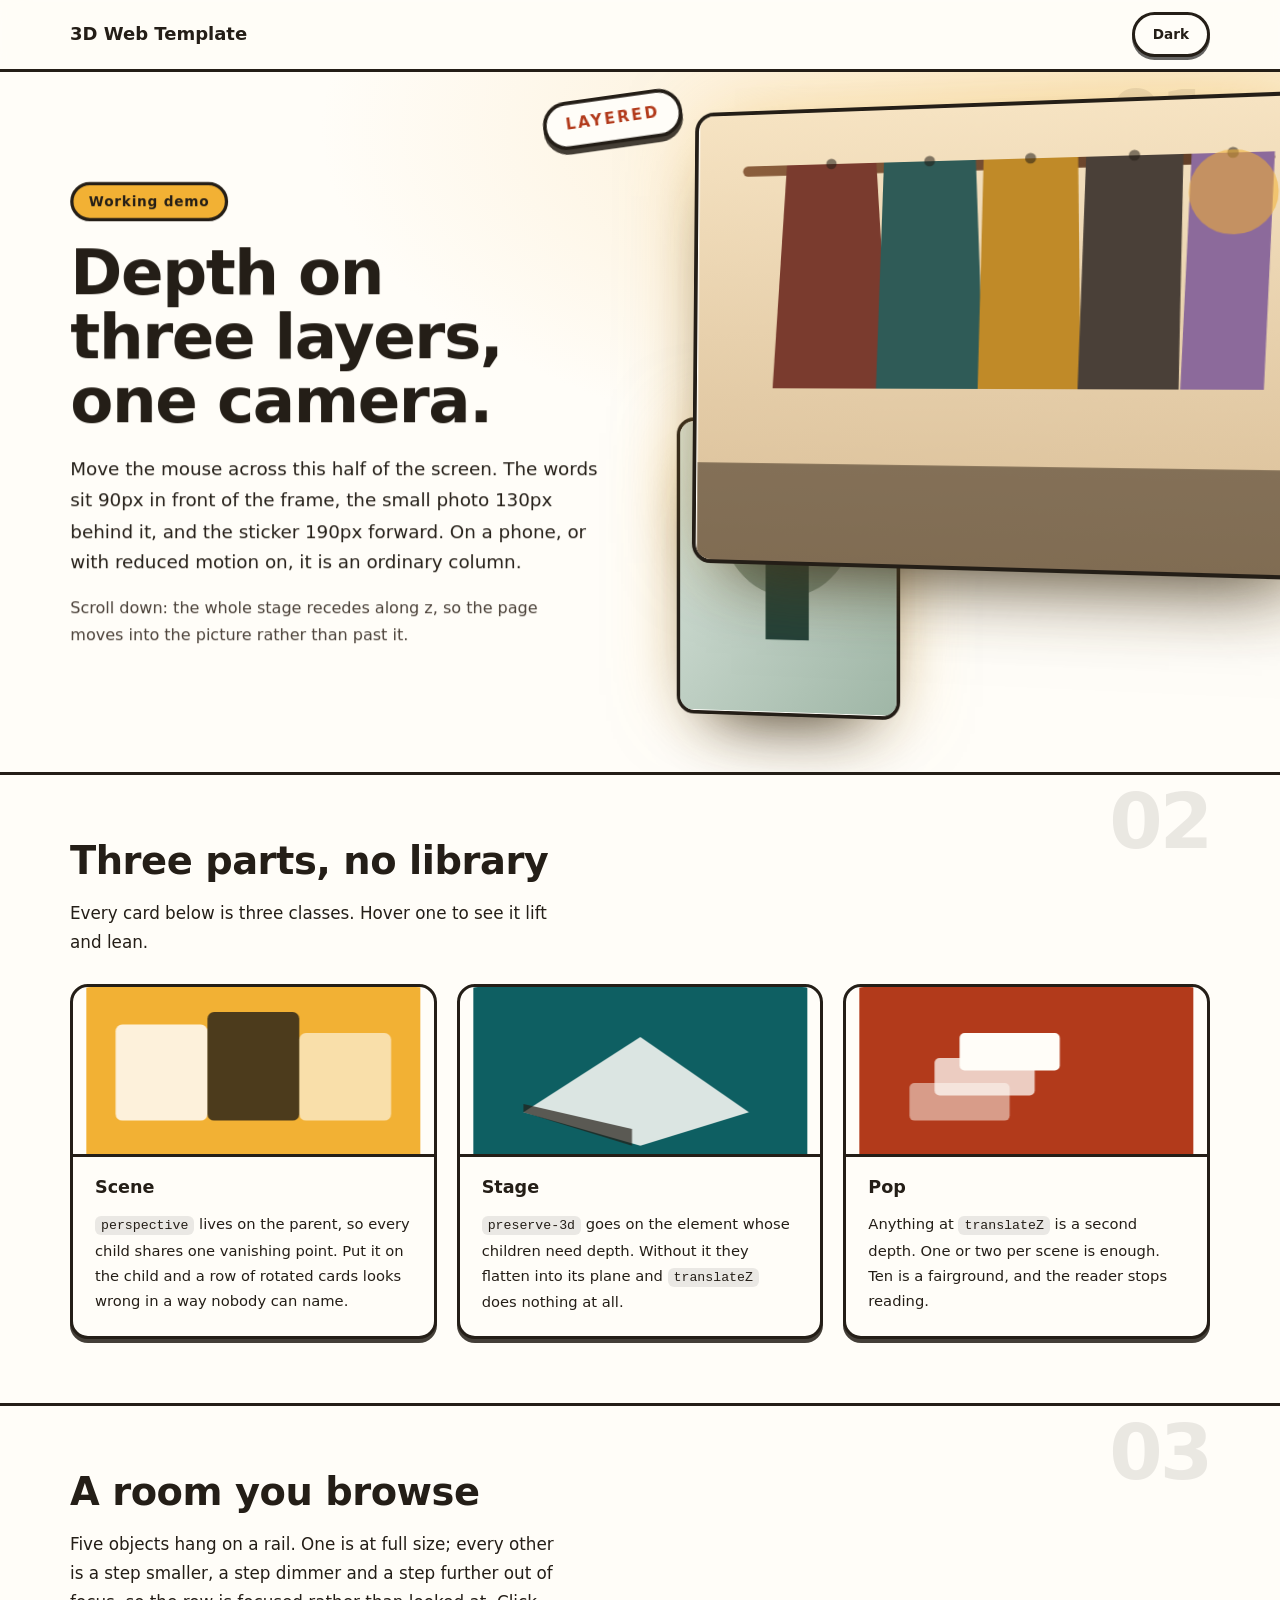
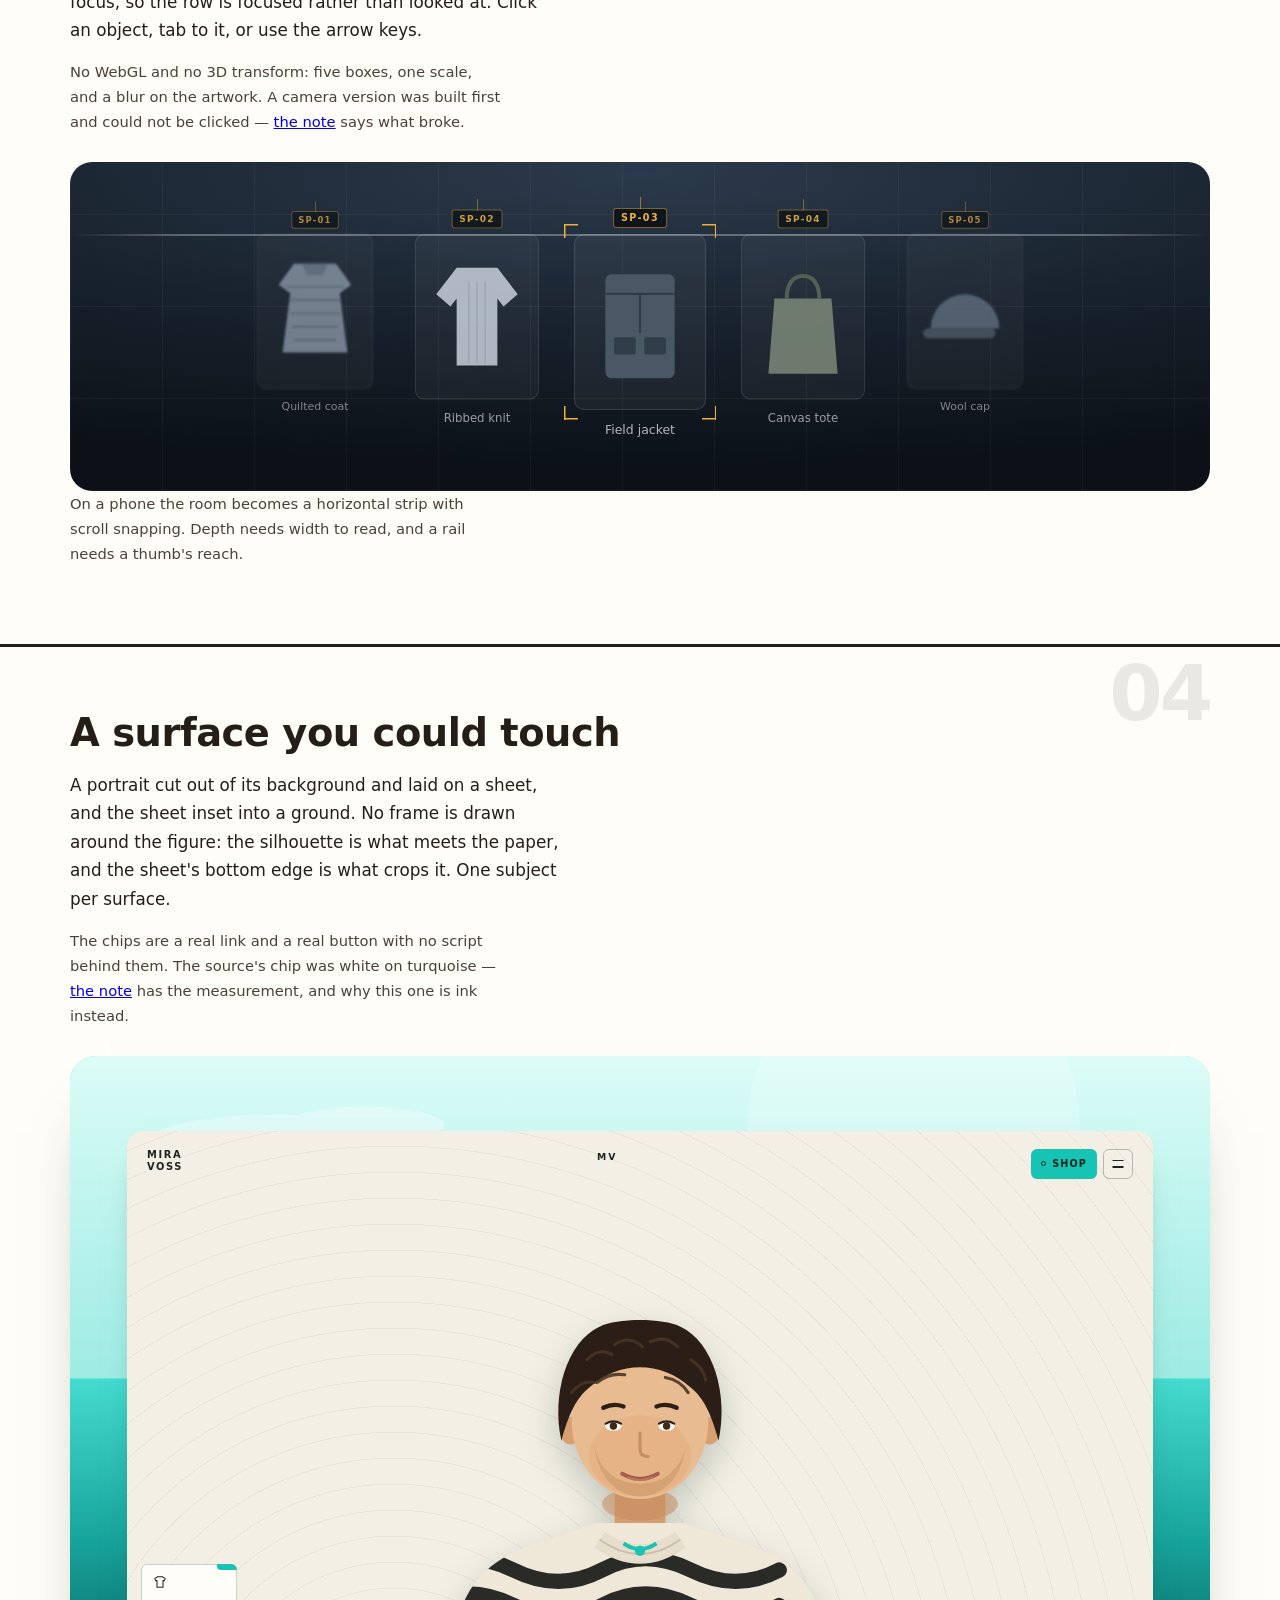
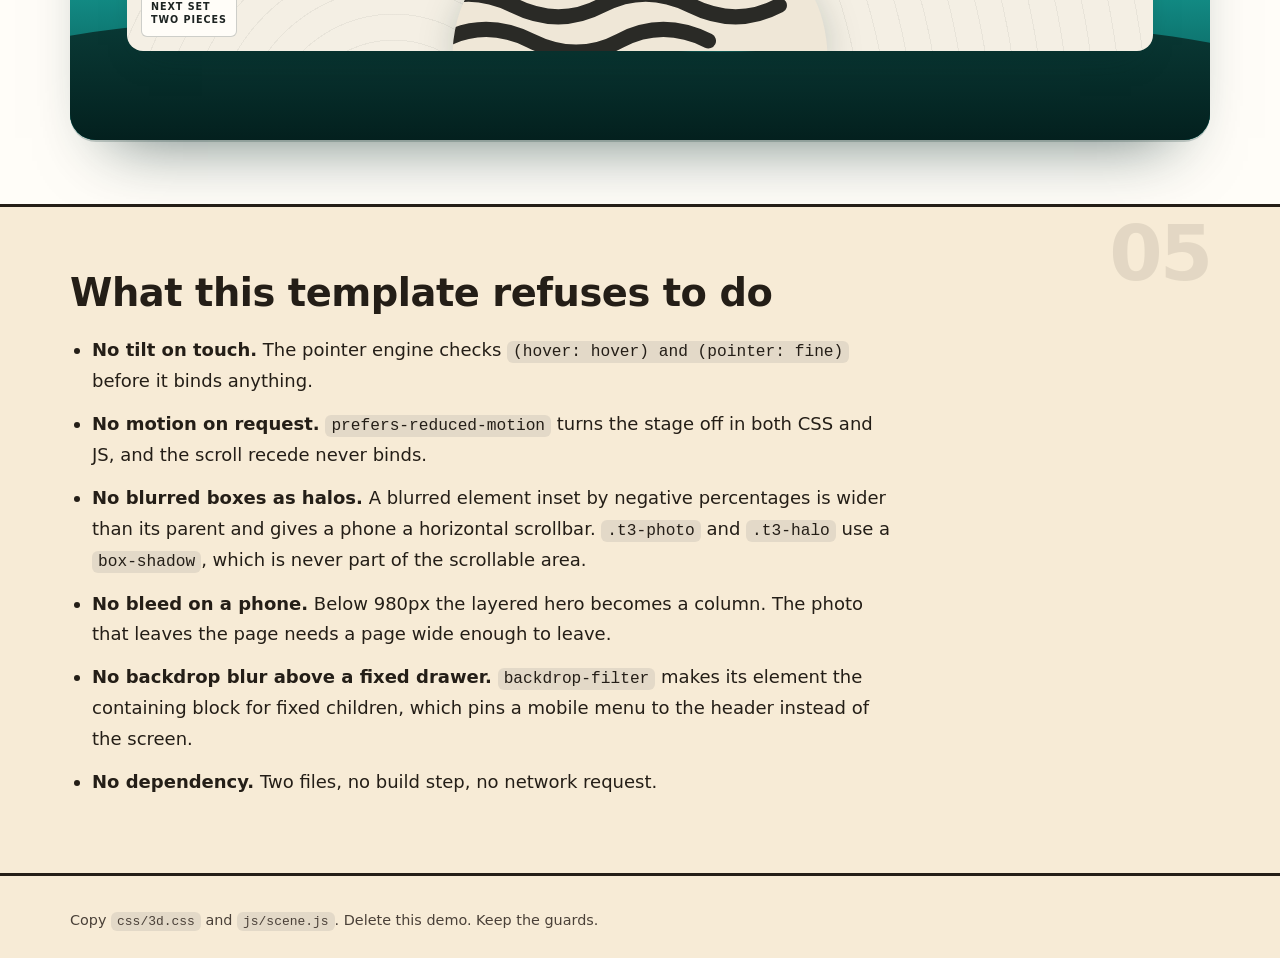
==== commit ea14f894: "feat(demo): a sixth band for the surface, and the transcript record The band uses the primitive with" ====
--- a/demo/index.html
+++ b/demo/index.html
@@ -4,7 +4,7 @@
 <meta charset="utf-8">
 <meta name="viewport" content="width=device-width, initial-scale=1">
 <title>3D Web Template — working demo</title>
-<meta name="description" content="A dependency-free demo of the 3D primitives in this template: a layered hero that recedes on scroll, a sticker in front of the scene, photos set into cards, a room you browse, and CSS-numbered sections.">
+<meta name="description" content="A dependency-free demo of the 3D primitives in this template: a layered hero that recedes on scroll, a sticker in front of the scene, photos set into cards, a room you browse, a cut-out surface you could touch, and CSS-numbered sections.">
 <link rel="stylesheet" href="../css/3d.css">
 <link rel="stylesheet" href="demo.css">
 </head>
@@ -200,6 +200,129 @@
     </div>
   </section>
 
+  <section class="band" id="surface">
+    <div class="wrap">
+      <h2>A surface you could touch</h2>
+      <p class="lede">A portrait cut out of its background and laid on a sheet, and the sheet inset into a ground. No frame is drawn around the figure: the silhouette is what meets the paper, and the sheet's bottom edge is what crops it. One subject per surface.</p>
+      <p class="lede note">The chips are a real link and a real button with no script behind them. The source's chip was white on turquoise — <a href="../docs/reel-pass-november-2026.md">the note</a> has the measurement, and why this one is ink instead.</p>
+
+      <div class="t3-surface-panel">
+        <svg class="t3-surface-ground" viewBox="0 0 1200 700" preserveAspectRatio="xMidYMid slice" aria-hidden="true" focusable="false">
+          <defs>
+            <linearGradient id="t3s-sky" x1="0" y1="0" x2="0" y2="1">
+              <stop offset="0" stop-color="#dcfcf7"/>
+              <stop offset="0.6" stop-color="#8ce7df"/>
+              <stop offset="1" stop-color="#4fd3ca"/>
+            </linearGradient>
+            <linearGradient id="t3s-sea" x1="0" y1="0" x2="0" y2="1">
+              <stop offset="0" stop-color="#46dbcf"/>
+              <stop offset="0.45" stop-color="#17a49c"/>
+              <stop offset="1" stop-color="#064a47"/>
+            </linearGradient>
+            <linearGradient id="t3s-fore" x1="0" y1="0" x2="0" y2="1">
+              <stop offset="0" stop-color="#0a3b37"/>
+              <stop offset="1" stop-color="#03201e"/>
+            </linearGradient>
+          </defs>
+          <rect width="1200" height="700" fill="url(#t3s-sky)"/>
+          <circle cx="880" cy="70" r="170" fill="#ffffff" opacity="0.18"/>
+          <g fill="#ffffff" opacity="0.32">
+            <ellipse cx="230" cy="86" rx="130" ry="26"/>
+            <ellipse cx="318" cy="70" rx="82" ry="18"/>
+            <ellipse cx="880" cy="126" rx="160" ry="20"/>
+            <ellipse cx="1000" cy="110" rx="88" ry="14"/>
+          </g>
+          <rect y="330" width="1200" height="370" fill="url(#t3s-sea)"/>
+          <ellipse cx="600" cy="332" rx="520" ry="26" fill="#ffffff" opacity="0.16"/>
+          <g stroke="#eafffb" stroke-width="2" opacity="0.2">
+            <path d="M80 390h180M300 424h240M720 452h200M140 500h150M480 540h260M880 580h180"/>
+          </g>
+          <path d="M0 596c150-26 310-28 450-6 130 20 250 28 400 8 140-18 250-16 350 6v96H0z" fill="url(#t3s-fore)"/>
+        </svg>
+
+        <div class="t3-surface-sheet">
+          <header class="t3-surface-bar">
+            <p class="t3-surface-brand">Mira<br>Voss</p>
+            <p class="t3-surface-mark" aria-hidden="true">MV</p>
+            <div class="t3-surface-actions">
+              <a class="t3-surface-pill" href="#surface"><span class="t3-surface-dot" aria-hidden="true"></span>Shop</a>
+              <button class="t3-surface-menu" type="button" aria-label="Menu"></button>
+            </div>
+          </header>
+
+          <figure class="t3-surface-figure">
+            <svg viewBox="0 0 300 300" role="img" aria-label="A drawn portrait: shoulders and head, cut out of any background and standing on the sheet">
+              <defs>
+                <clipPath id="t3s-torso">
+                  <path d="M2 300c3-46 25-70 58-82 26-9 44-15 54-19h72c10 4 28 10 54 19 33 12 55 36 58 82z"/>
+                </clipPath>
+              </defs>
+
+              <path d="M130 150h40v78h-40z" fill="#d19c6e"/>
+              <ellipse cx="150" cy="184" rx="30" ry="13" fill="#c68d61" opacity="0.55"/>
+
+              <g clip-path="url(#t3s-torso)">
+                <rect width="300" height="300" fill="#efe7d7"/>
+                <g fill="none" stroke="#2a2a26" stroke-width="12" stroke-linecap="round">
+                  <path d="M-20 236q34-18 70 0t70 0 70 0 70 0"/>
+                  <path d="M-20 264q34-18 70 0t70 0 70 0 70 0"/>
+                  <path d="M-6 292q34-18 70 0t70 0 70 0"/>
+                  <path d="M-20 320q34-18 70 0t70 0 70 0 70 0"/>
+                </g>
+                <path d="M118 212q32 23 64 0" fill="none" stroke="#e6ddcc" stroke-width="15"/>
+                <path d="M118 212q32 23 64 0" fill="none" stroke="#cbbea6" stroke-width="1.6"/>
+              </g>
+
+              <ellipse cx="95" cy="126" rx="8" ry="11" fill="#d6a072"/>
+              <ellipse cx="205" cy="126" rx="8" ry="11" fill="#d6a072"/>
+
+              <ellipse cx="150" cy="118" rx="54" ry="62" fill="#e9bb90"/>
+              <ellipse cx="150" cy="146" rx="40" ry="32" fill="#e2ac7e" opacity="0.5"/>
+              <path d="M114 140c4 24 18 38 36 38s32-14 36-38c-6 20-20 28-36 28s-30-8-36-28z" fill="#b07a4e" opacity="0.3"/>
+
+              <path d="M88 134C80 98 92 56 118 44c14-7 50-7 64 0 26 12 38 54 30 90-6-22-12-34-22-42-12-11-26-16-40-16s-28 5-40 16c-10 8-16 20-22 42z" fill="#2b1e16"/>
+              <g fill="none" stroke="#4a3524" stroke-width="2.4" stroke-linecap="round" opacity="0.9">
+                <path d="M108 70q10-10 20-4"/>
+                <path d="M130 58q12-8 22 2"/>
+                <path d="M158 56q12-6 22 4"/>
+                <path d="M96 96q8-10 18-8"/>
+                <path d="M190 70q10 6 12 16"/>
+                <path d="M116 88q10-8 22-6"/>
+                <path d="M170 84q12 2 18 12"/>
+              </g>
+
+              <path d="M121 108q8-4 16-1" fill="none" stroke="#2b1e16" stroke-width="3.4" stroke-linecap="round"/>
+              <path d="M163 107q8-3 16 1" fill="none" stroke="#2b1e16" stroke-width="3.4" stroke-linecap="round"/>
+
+              <g>
+                <ellipse cx="129" cy="122" rx="6.6" ry="4.2" fill="#fbf6ee"/>
+                <ellipse cx="171" cy="122" rx="6.6" ry="4.2" fill="#fbf6ee"/>
+                <circle cx="129" cy="122.4" r="2.9" fill="#3a2a1c"/>
+                <circle cx="171" cy="122.4" r="2.9" fill="#3a2a1c"/>
+                <path d="M123 120.5q6-3.6 12 0" fill="none" stroke="#2b1e16" stroke-width="1.8" stroke-linecap="round"/>
+                <path d="M165 120.5q6-3.6 12 0" fill="none" stroke="#2b1e16" stroke-width="1.8" stroke-linecap="round"/>
+              </g>
+
+              <path d="M150 128v13c0 4 2.5 5.5 6.5 5.5" fill="none" stroke="#c68d61" stroke-width="2.4" stroke-linecap="round"/>
+              <path d="M136 160q14 8 28 0" fill="none" stroke="#a35f4b" stroke-width="3.2" stroke-linecap="round"/>
+              <path d="M140 163q10 4 20 0" fill="none" stroke="#c17a63" stroke-width="1.6" stroke-linecap="round" opacity="0.8"/>
+
+              <path d="M137 215q13 9 26 0" fill="none" stroke="#17c3b2" stroke-width="3"/>
+              <circle cx="150" cy="221" r="4" fill="#17c3b2"/>
+            </svg>
+          </figure>
+
+          <aside class="t3-surface-note">
+            <svg viewBox="0 0 24 24" width="18" height="18" aria-hidden="true" focusable="false">
+              <path d="M9 5h6l4 2.5-1.6 3.2-1.4-.7V19H8V10l-1.4.7L5 7.5z" fill="none" stroke="#1d2422" stroke-width="1.4" stroke-linejoin="round"/>
+            </svg>
+            <p>Next set<br>Two pieces</p>
+          </aside>
+        </div>
+      </div>
+    </div>
+  </section>
+
   <section class="band cream" id="guards">
     <div class="wrap">
       <h2>What this template refuses to do</h2>
--- a/css/3d.css
+++ b/css/3d.css
@@ -60,6 +60,14 @@
   --t3-room-pad-top: clamp(40px, 6vw, 72px);
   --t3-room-ink: #eef3f8;
   --t3-room-accent: #f2b134;
+
+  /* The touchable surface: a ground, a sheet inset into it, a subject cut out
+     and laid on the sheet. Literal colours, like the room's: a slab shot
+     against a landscape keeps its own colours in either theme. */
+  --t3-surface-radius: 26px;
+  --t3-surface-sheet: #f4efe4;
+  --t3-surface-ink: #1d2422;
+  --t3-surface-accent: #17c3b2;
 
   /* The wash behind the hero, and where the camera sits. */
   --t3-wash: rgba(251, 231, 194, 0.95);
@@ -522,6 +530,245 @@
   opacity: 0.72;
 }
 
+/* ---------- the touchable surface ----------
+   A slab you could put a hand on: a ground, a sheet inset into it, and a
+   subject cut out of its own background and laid on the sheet.
+
+   The cut is the whole technique. A portrait inside a rectangle is a picture
+   of a person; the same portrait with no rectangle is a person standing on the
+   paper, because the silhouette edge is what the eye reads as contact. So no
+   frame is drawn around the figure, and .t3-surface-sheet crops it with
+   overflow: hidden. One subject per surface, or the eye stops knowing which
+   shape it is supposed to touch.
+
+   The demo's figure and ground are drawn in SVG. This template holds no
+   photographs and loads nothing, so a photographic cut-out becomes a drawn
+   one; the compositing — and its cost — is the part being shown.
+
+   The chips are real <button> and <a> elements, so the surface is usable with
+   no script at all. There is no JS here on purpose: nothing in this primitive
+   moves, so nothing needs a guard beyond a press. */
+.t3-surface-panel {
+  position: relative;
+  overflow: hidden;
+  /* The source's slab measured about 1.6:1. Wider than that and the sheet
+     reads as a banner, with the subject stranded in the middle of it. */
+  aspect-ratio: 5 / 3;
+  /* A floor for old browsers and for a panel placed in a short container. */
+  min-height: 300px;
+  border-radius: var(--t3-surface-radius);
+  color: var(--t3-surface-ink);
+  /* A ground built from gradients alone, so the panel is complete before any
+     artwork arrives and a host page can drop .t3-surface-ground over it. */
+  background:
+    radial-gradient(90% 60% at 74% 4%, #d8fff8 0%, transparent 58%),
+    linear-gradient(
+      178deg,
+      #6fe0da 0%,
+      #37c6c0 34%,
+      #1a9c96 58%,
+      #0a4f4c 82%,
+      #06302f 100%
+    );
+  box-shadow:
+    0 38px 64px -40px rgba(6, 40, 38, 0.65),
+    0 2px 0 rgba(6, 40, 38, 0.2);
+}
+
+.t3-surface-ground {
+  position: absolute;
+  inset: 0;
+  width: 100%;
+  height: 100%;
+  object-fit: cover;
+  pointer-events: none;
+}
+
+/* The sheet. Its inset is what leaves the ground showing as a margin, and its
+   bottom edge is what crops the figure, so the two numbers move together:
+   raise the bottom inset and the subject loses its shoulders. */
+.t3-surface-sheet {
+  position: absolute;
+  inset: 11% 5% 13% 5%;
+  overflow: hidden;
+  border-radius: 16px;
+  color: var(--t3-surface-ink);
+  /* The faint contour lines of the source's paper, as one gradient: rings
+     centred below the sheet, so they run out across it like a survey map. */
+  background:
+    repeating-radial-gradient(
+      circle at 26% 118%,
+      rgba(29, 36, 34, 0.055) 0 1px,
+      transparent 1px 26px
+    ),
+    var(--t3-surface-sheet);
+  box-shadow: 0 16px 34px -22px rgba(6, 40, 38, 0.55);
+}
+
+.t3-surface-bar {
+  position: relative;
+  z-index: 2;
+  display: flex;
+  align-items: flex-start;
+  gap: 10px;
+  margin: 0;
+  padding: clamp(10px, 1.6vw, 18px) clamp(12px, 1.8vw, 20px) 0;
+}
+
+/* A brand set as two stacked words, letterspaced: small type is what makes a
+   sheet read as a printed object rather than a card with a heading. */
+.t3-surface-brand {
+  margin: 0;
+  font-size: 0.62rem;
+  font-weight: 700;
+  line-height: 1.2;
+  letter-spacing: 0.16em;
+  text-transform: uppercase;
+}
+
+.t3-surface-mark {
+  margin: 0 auto;
+  font-size: 0.58rem;
+  font-weight: 700;
+  letter-spacing: 0.22em;
+}
+
+.t3-surface-actions {
+  display: flex;
+  align-items: center;
+  gap: 6px;
+}
+
+/* Ink on the accent, not white on it. The source's chip was white on a
+   turquoise of about the same lightness; that pairing is the one thing in the
+   frame that cannot be copied. Measured, in docs/reel-pass-november-2026.md. */
+.t3-surface-pill {
+  display: inline-flex;
+  align-items: center;
+  gap: 6px;
+  min-height: 30px;
+  padding: 0 10px;
+  border: 0;
+  border-radius: 6px;
+  background: var(--t3-surface-accent);
+  color: #06251f;
+  font: inherit;
+  font-size: 0.6rem;
+  font-weight: 700;
+  letter-spacing: 0.12em;
+  text-transform: uppercase;
+  text-decoration: none;
+  cursor: pointer;
+}
+
+.t3-surface-dot {
+  width: 5px;
+  height: 5px;
+  border: 1.5px solid currentColor;
+  border-radius: 50%;
+}
+
+.t3-surface-menu {
+  position: relative;
+  width: 30px;
+  height: 30px;
+  padding: 0;
+  border: 1px solid rgba(29, 36, 34, 0.28);
+  border-radius: 6px;
+  background: transparent;
+  color: var(--t3-surface-ink);
+  cursor: pointer;
+}
+.t3-surface-menu::before,
+.t3-surface-menu::after {
+  content: "";
+  position: absolute;
+  left: 50%;
+  width: 11px;
+  height: 1.5px;
+  background: currentColor;
+  transform: translateX(-50%);
+}
+.t3-surface-menu::before {
+  top: 10px;
+}
+.t3-surface-menu::after {
+  bottom: 10px;
+}
+
+.t3-surface-pill:focus-visible,
+.t3-surface-menu:focus-visible {
+  outline: 2px solid #06251f;
+  outline-offset: 2px;
+}
+
+/* The press is the only movement in this primitive: a chip going into the
+   surface, 1px. Nothing to disarm, because nothing else animates. */
+.t3-surface-pill:active,
+.t3-surface-menu:active {
+  transform: translateY(1px);
+}
+
+@media (hover: hover) {
+  .t3-surface-pill:hover {
+    filter: brightness(1.06);
+  }
+}
+
+/* The cut-out. No border, no frame, no paper behind it: the drop-shadow is
+   taken from the silhouette, so the shadow is the subject's, not a box's. */
+.t3-surface-figure {
+  position: absolute;
+  left: 50%;
+  bottom: 0;
+  z-index: 1;
+  width: min(44%, 380px);
+  margin: 0;
+  transform: translateX(-50%);
+  filter: drop-shadow(0 14px 18px rgba(6, 40, 38, 0.22));
+  pointer-events: none;
+}
+.t3-surface-figure > svg {
+  display: block;
+  width: 100%;
+  height: auto;
+}
+
+/* The note card straddles the sheet's corner and the ground behind it, so it
+   carries its own paper and its own ink. A note that inherited the sheet's
+   colour would change colour as it crossed the edge: see trap P2. */
+.t3-surface-note {
+  position: absolute;
+  left: clamp(8px, 1.4vw, 14px);
+  bottom: clamp(8px, 1.4vw, 14px);
+  z-index: 3;
+  width: 96px;
+  margin: 0;
+  padding: 8px 9px 9px;
+  border: 1px solid rgba(29, 36, 34, 0.22);
+  border-radius: 6px;
+  background: #fffdf8;
+  color: #1d2422;
+  font-size: 0.6rem;
+  font-weight: 700;
+  line-height: 1.35;
+  letter-spacing: 0.1em;
+  text-transform: uppercase;
+}
+.t3-surface-note::before {
+  content: "";
+  position: absolute;
+  top: -1px;
+  right: -1px;
+  width: 20px;
+  height: 6px;
+  border-radius: 0 6px 0 4px;
+  background: var(--t3-surface-accent);
+}
+.t3-surface-note p {
+  margin: 6px 0 0;
+}
+
 /* ---------- the guards ----------
    None of these are optional. They are why this is a template and not a demo. */
 
@@ -583,6 +830,26 @@
   .t3-room-object {
     background: none;
     border-color: currentColor;
+  }
+  /* A dark ground and a drop shadow are ink the page does not need. The
+     figure stays: it is the subject of the band, not a decoration. */
+  .t3-surface-ground {
+    display: none !important;
+  }
+  .t3-surface-panel {
+    background: none !important;
+    box-shadow: none !important;
+    border: 1px solid currentColor;
+  }
+  .t3-surface-sheet {
+    background: #fff !important;
+    box-shadow: none !important;
+  }
+  .t3-surface-figure {
+    filter: none !important;
+  }
+  .t3-surface-pill {
+    border: 1px solid currentColor;
   }
 }
 
@@ -676,6 +943,43 @@
   }
 }
 
+/* ---------- a surface on a phone ----------
+   A tablet still has width for the slab, so only the inset and the figure
+   change there. A 5:3 slab on a 390px phone is 208px tall — the sheet inside
+   it would be 160px, which is a strip, not a surface. Below 640px it stands
+   up, and the note card goes: 96px of 9.6px type is not a note, it is a
+   smudge. */
+@media (max-width: 980px) {
+  .t3-surface-sheet {
+    inset: 9% 4% 11% 4%;
+  }
+  .t3-surface-figure {
+    width: min(44%, 340px);
+  }
+}
+@media (max-width: 640px) {
+  .t3-surface-panel {
+    aspect-ratio: 4 / 5;
+  }
+  .t3-surface-sheet {
+    inset: 8% 4% 10% 4%;
+  }
+  .t3-surface-figure {
+    width: min(74%, 288px);
+  }
+  .t3-surface-note {
+    display: none;
+  }
+  .t3-surface-pill,
+  .t3-surface-menu {
+    min-height: 32px;
+    height: 32px;
+  }
+  .t3-surface-pill {
+    padding: 0 11px;
+  }
+}
+
 /* If the reader asks for more contrast, the halo is decoration they did not
    ask for. Depth survives without it. */
 @media (prefers-contrast: more) {
--- a/demo/demo.css
+++ b/demo/demo.css
@@ -138,6 +138,10 @@
    only page-level decision here. */
 .t3-room { margin-top: 28px; }
 
+/* ---------- the surface ---------- */
+/* The panel paints itself; the margin is the only page-level decision here. */
+.t3-surface-panel { margin-top: 28px; }
+
 @media (max-width: 980px) {
   .t3-copy-front { padding-left: 0; } /* stacked: nothing is projected, so no pad */
   .t3-photo-main { max-width: 420px; }
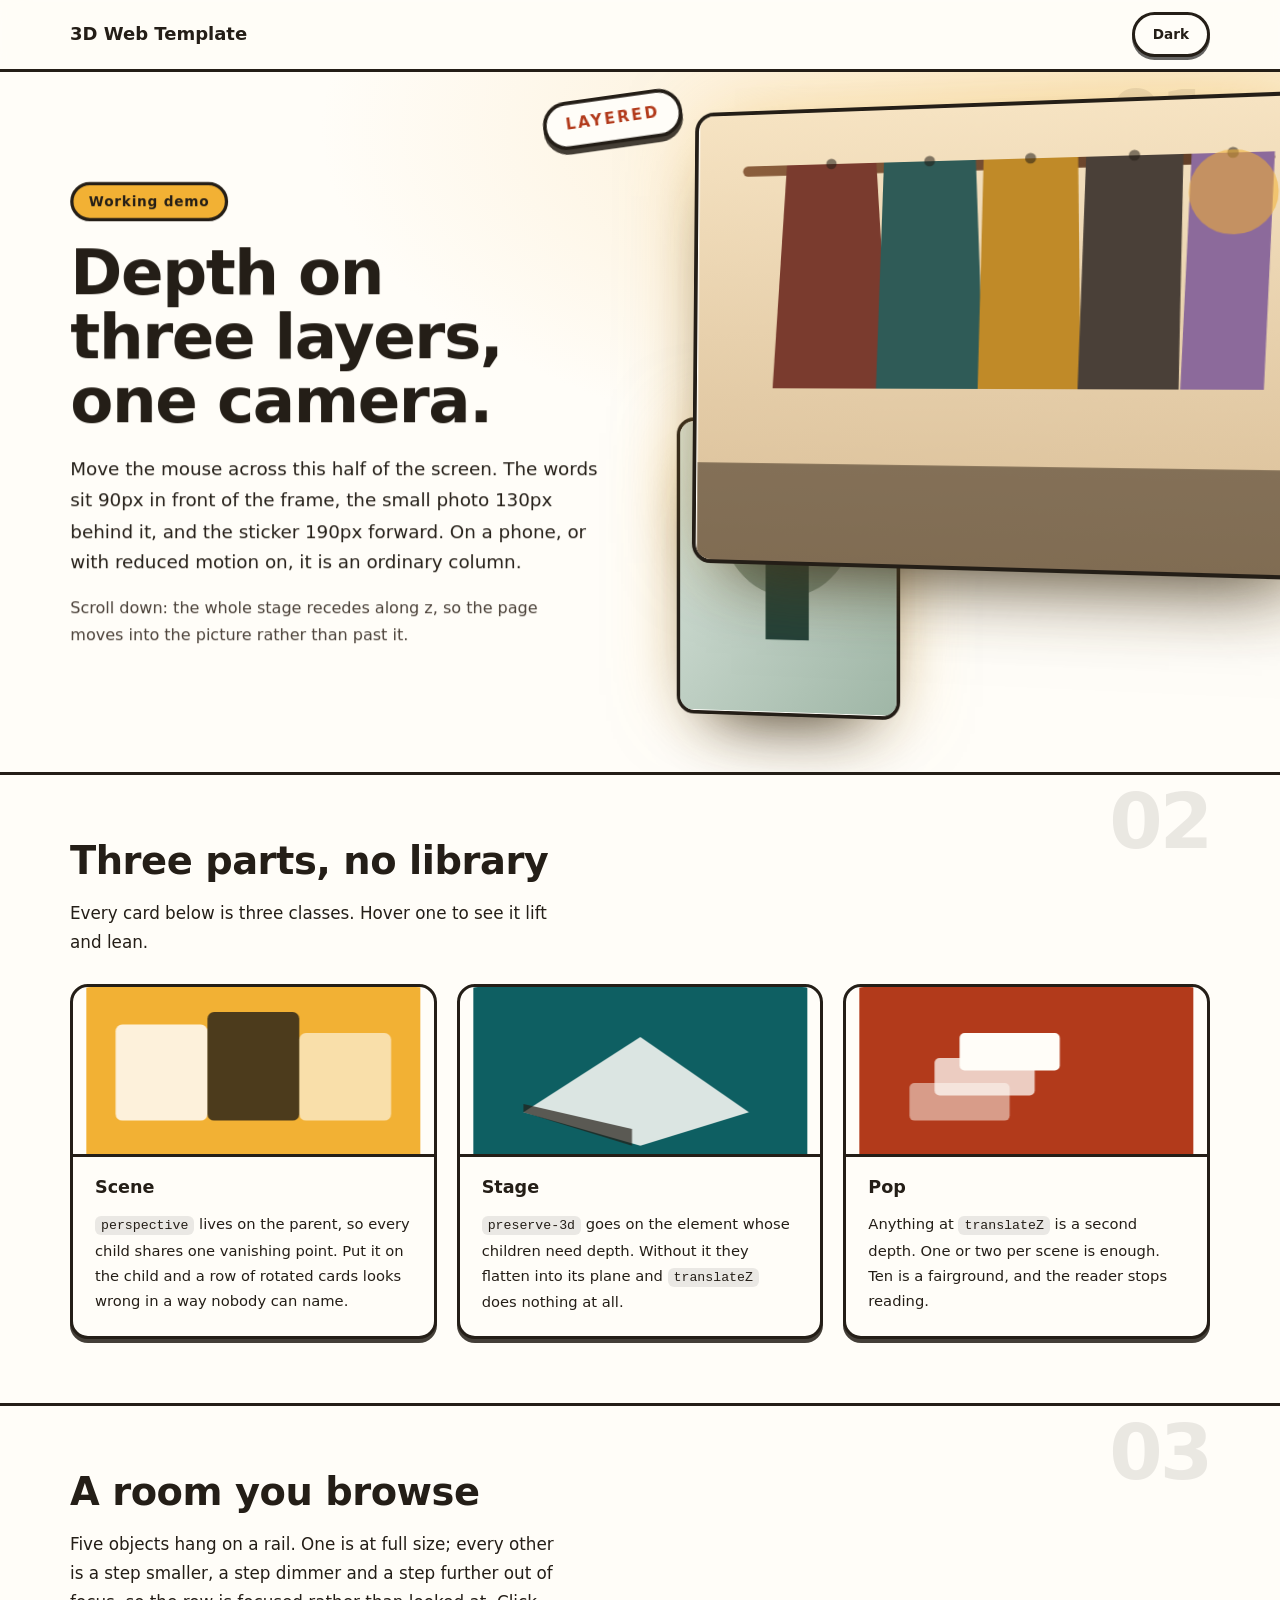
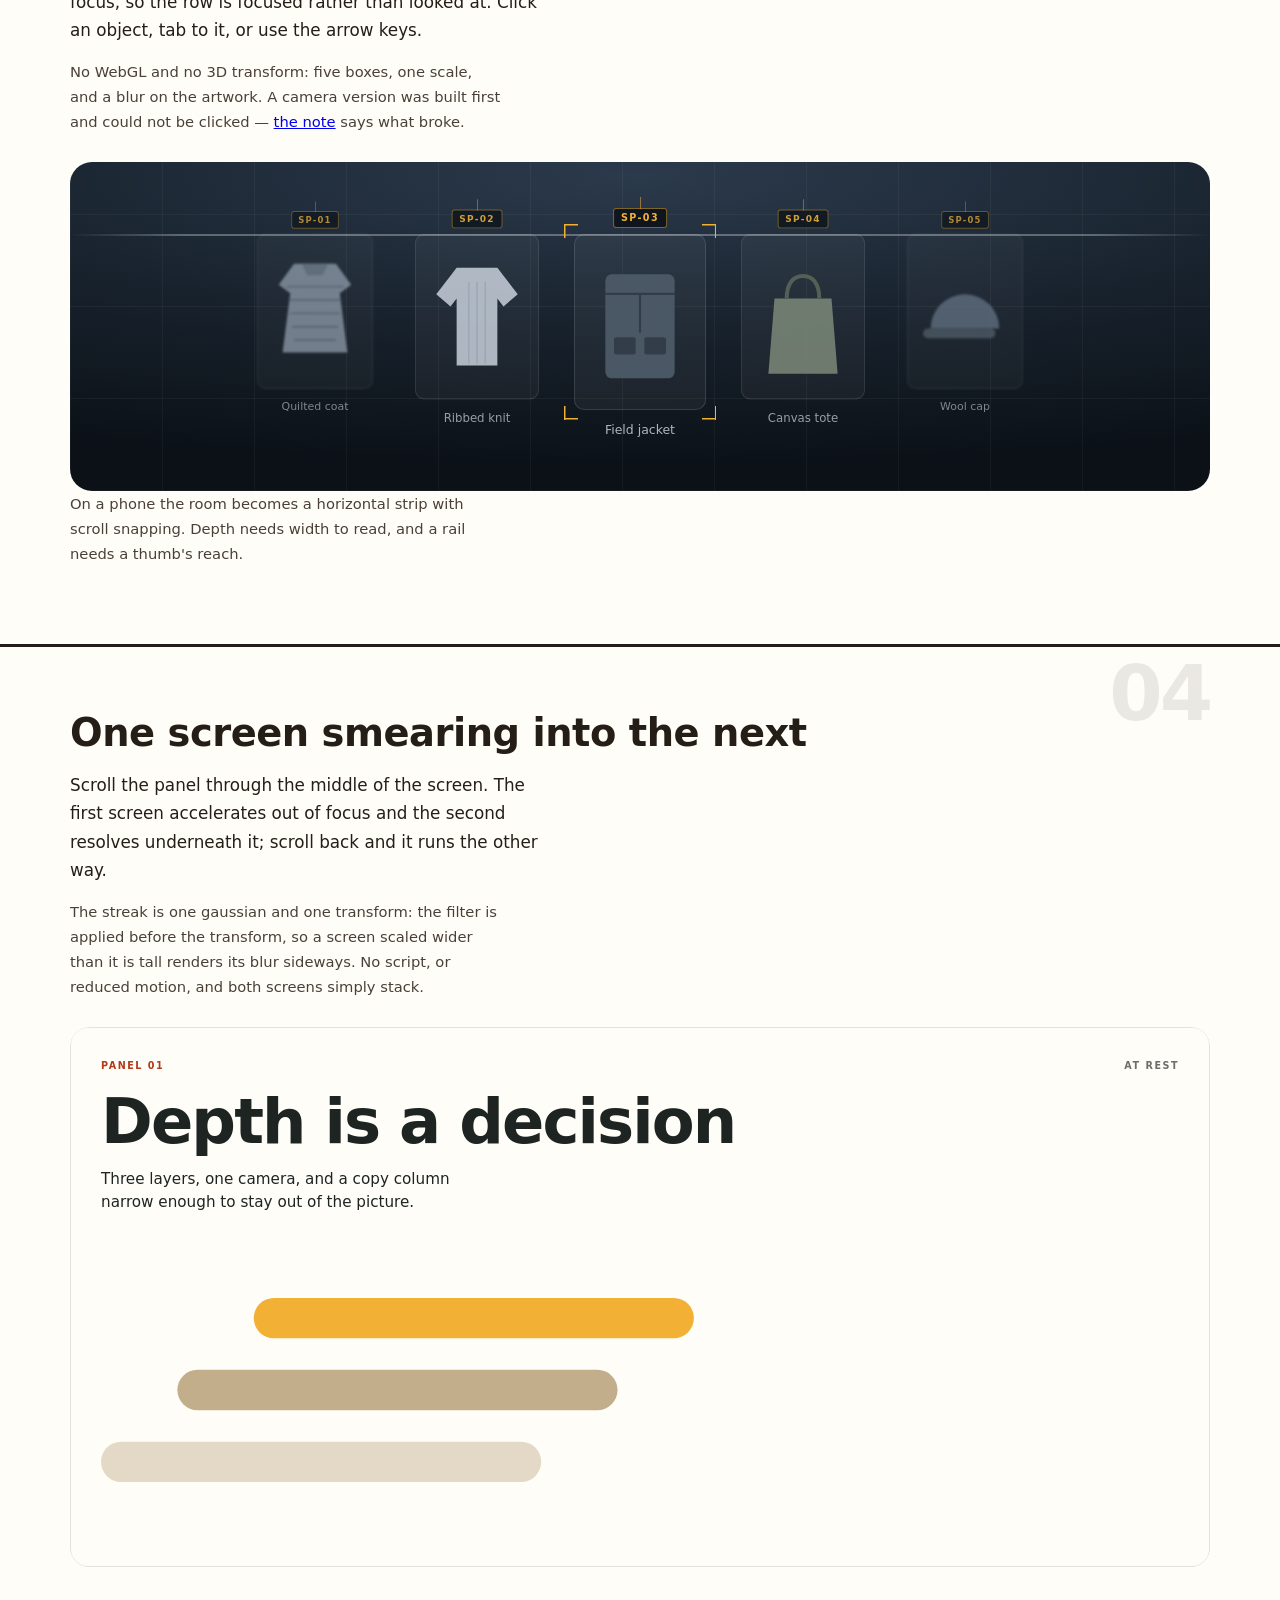
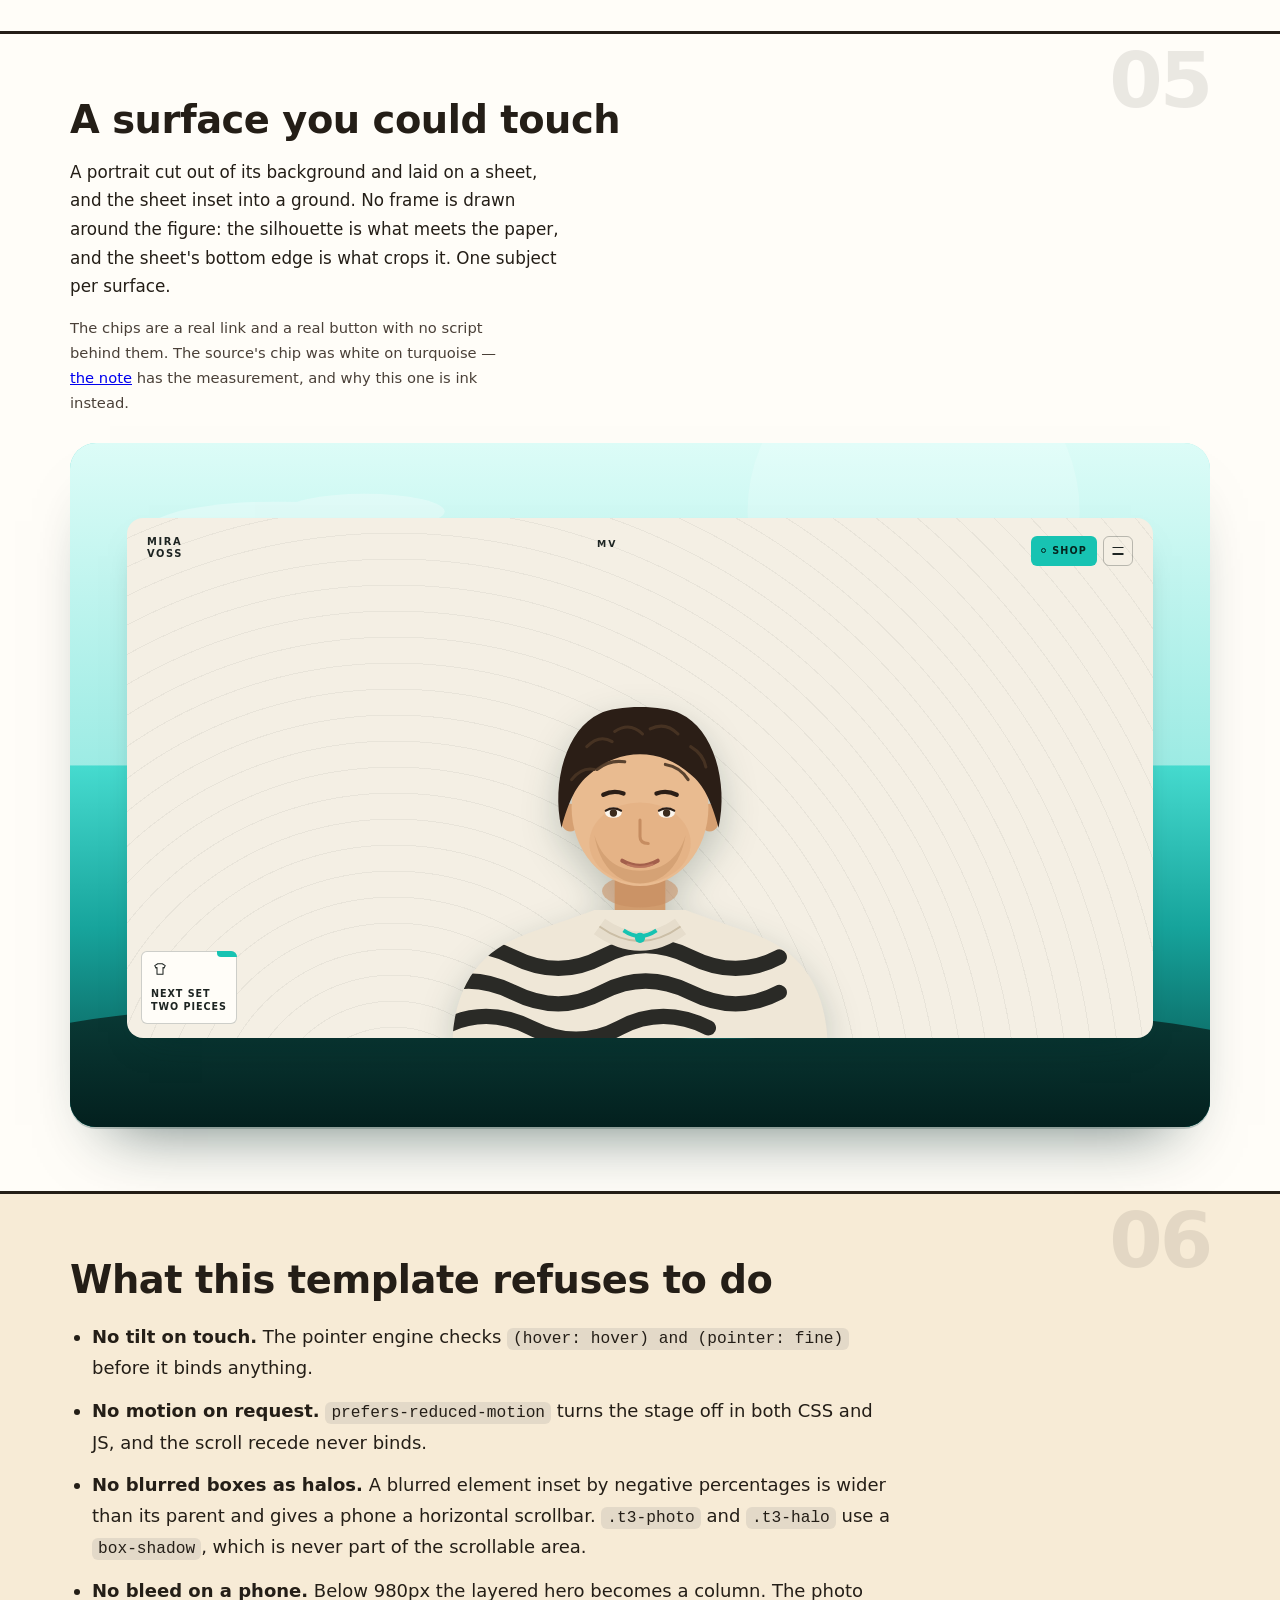
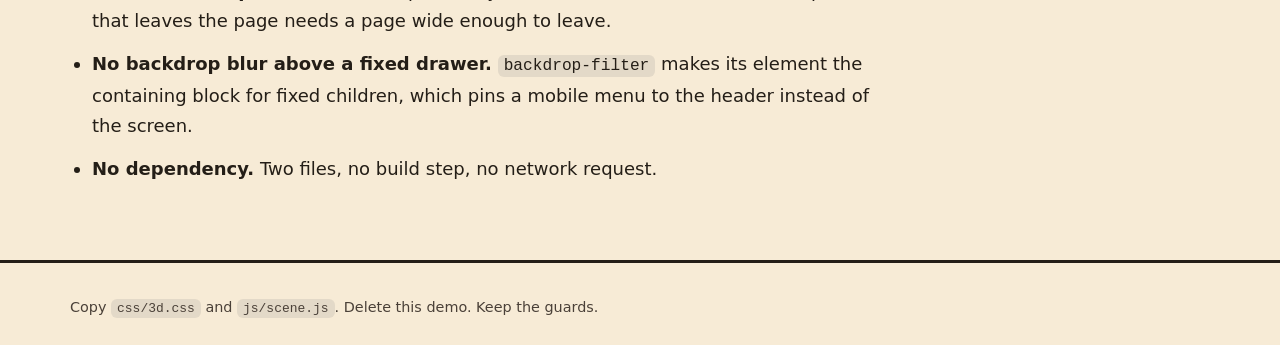
==== commit 1be61bf4: "Demo the wipe between the room and the surface Placed early enough that its travel can finish: at th" ====
--- a/demo/index.html
+++ b/demo/index.html
@@ -4,7 +4,7 @@
 <meta charset="utf-8">
 <meta name="viewport" content="width=device-width, initial-scale=1">
 <title>3D Web Template — working demo</title>
-<meta name="description" content="A dependency-free demo of the 3D primitives in this template: a layered hero that recedes on scroll, a sticker in front of the scene, photos set into cards, a room you browse, a cut-out surface you could touch, and CSS-numbered sections.">
+<meta name="description" content="A dependency-free demo of the 3D primitives in this template: a layered hero that recedes on scroll, a sticker in front of the scene, photos set into cards, a room you browse, a cut-out surface you could touch, a screen that smears into the next, and CSS-numbered sections.">
 <link rel="stylesheet" href="../css/3d.css">
 <link rel="stylesheet" href="demo.css">
 </head>
@@ -200,6 +200,45 @@
     </div>
   </section>
 
+  <section class="band" id="wipe">
+    <div class="wrap">
+      <h2>One screen smearing into the next</h2>
+      <p class="lede">Scroll the panel through the middle of the screen. The first screen accelerates out of focus and the second resolves underneath it; scroll back and it runs the other way.</p>
+      <p class="lede note">The streak is one gaussian and one transform: the filter is applied before the transform, so a screen scaled wider than it is tall renders its blur sideways. No script, or reduced motion, and both screens simply stack.</p>
+
+      <div class="t3-wipe" data-t3-wipe>
+        <div class="t3-wipe-stage">
+          <article class="t3-wipe-screen">
+            <p class="t3-wipe-bar"><span class="t3-wipe-tag">Panel 01</span><span class="t3-wipe-meta">At rest</span></p>
+            <h3 class="t3-wipe-title">Depth is a decision</h3>
+            <p class="t3-wipe-line">Three layers, one camera, and a copy column narrow enough to stay out of the picture.</p>
+            <svg class="t3-wipe-art" viewBox="0 0 480 130" aria-hidden="true" focusable="false">
+              <rect x="0" y="88" width="196" height="18" rx="9" fill="#e4d9c6"/>
+              <rect x="34" y="56" width="196" height="18" rx="9" fill="#c2ae8b"/>
+              <rect x="68" y="24" width="196" height="18" rx="9" fill="#f2b134"/>
+            </svg>
+          </article>
+
+          <article class="t3-wipe-screen t3-wipe-screen--dark">
+            <p class="t3-wipe-bar"><span class="t3-wipe-tag">Panel 02</span><span class="t3-wipe-meta">In motion</span></p>
+            <h3 class="t3-wipe-title">Then it is a smear</h3>
+            <p class="t3-wipe-line">The same screen, one gaussian and a wider scale, is a speed line with a heading on it.</p>
+            <svg class="t3-wipe-art" viewBox="0 0 480 130" aria-hidden="true" focusable="false">
+              <g fill="none" stroke-linecap="round">
+                <path d="M18 40h300" stroke="#f2b134" stroke-width="7"/>
+                <path d="M58 62h360" stroke="#7fd6c9" stroke-width="7"/>
+                <path d="M8 84h250" stroke="#f2b134" stroke-width="7" opacity="0.5"/>
+                <path d="M88 106h320" stroke="#7fd6c9" stroke-width="7" opacity="0.32"/>
+              </g>
+            </svg>
+          </article>
+
+          <div class="t3-wipe-flash" aria-hidden="true"></div>
+        </div>
+      </div>
+    </div>
+  </section>
+
   <section class="band" id="surface">
     <div class="wrap">
       <h2>A surface you could touch</h2>
--- a/css/3d.css
+++ b/css/3d.css
@@ -68,6 +68,10 @@
   --t3-surface-sheet: #f4efe4;
   --t3-surface-ink: #1d2422;
   --t3-surface-accent: #17c3b2;
+
+  /* The wipe: how far the outgoing screen is blurred at the end of its
+     travel. Smaller on a phone, where a full-width gaussian costs frames. */
+  --t3-wipe-blur: 10px;
 
   /* The wash behind the hero, and where the camera sits. */
   --t3-wash: rgba(251, 231, 194, 0.95);
@@ -769,6 +773,171 @@
   margin: 6px 0 0;
 }
 
+/* ---------- the wipe ----------
+   One screen smearing out while the next resolves under it, driven by where
+   the section sits on the page. No canvas, no library, one filter.
+
+   The blur reads as horizontal, and that is a two-line trick. filter() is
+   applied before transform(), so a screen scaled wider than it is tall
+   renders its gaussian as a sideways streak. Scale it equally and it is just
+   out of focus; scale x more than y and it smears.
+
+   The trigger is scroll because the reel's version is scroll-triggered, and
+   because an automatic transition on a timer is a thing a page does to a
+   reader. scene.js writes --t3-wipe-p as a number from 0 to 1; every value
+   below is a function of it, so the whole primitive can be held at any point
+   in its travel and inspected.
+
+   The fallback is not a stiller wipe: half a wipe is a blurred page. With no
+   script, or with motion refused, .t3-wipe-live is absent, the two screens
+   stop sharing a grid cell and stack as ordinary panels — every word
+   readable, both of them printed. */
+.t3-wipe {
+  --t3-wipe-p: 0;
+  /* The field the screens travel through, and the bloom at the cut. These two
+     follow the theme: the field is the page, not a photographed object, and a
+     white bloom on a dark page is a flashbulb, not a transition. The screens
+     themselves keep literal colours, like the surface panel — a screen shot on
+     paper is not a dark screen. */
+  --t3-wipe-field: linear-gradient(158deg, #f6fafc 0%, #dfeaf2 58%, #cfe0eb 100%);
+  --t3-wipe-bloom: #ffffff;
+  position: relative;
+}
+[data-theme="dark"] .t3-wipe {
+  --t3-wipe-field: linear-gradient(158deg, #26343c 0%, #1a2830 58%, #121d24 100%);
+  --t3-wipe-bloom: #8fb4c6;
+}
+
+.t3-wipe-stage {
+  display: grid;
+  gap: 16px;
+  border-radius: 20px;
+  overflow: hidden;
+}
+
+.t3-wipe-screen {
+  /* Stacked by default: no grid-area yet, so each screen gets its own row. */
+  position: relative;
+  display: block;
+  padding: clamp(18px, 2.6vw, 30px);
+  border: 1px solid rgba(29, 36, 34, 0.12);
+  border-radius: 18px;
+  background: #fffdf8;
+  color: #1d2422;
+}
+
+.t3-wipe-screen--dark {
+  border-color: rgba(255, 255, 255, 0.14);
+  background: #101b22;
+  color: #eef4f6;
+}
+
+/* Live: both screens take the same cell, so the stage is as tall as the
+   taller one and nothing has to be given a fixed height. */
+.t3-wipe-live .t3-wipe-stage {
+  gap: 0;
+  /* The field the screens travel through — pale, as the reel's page is, so the
+     gap where the outgoing screen has gone is light rather than a dark void. */
+  background: var(--t3-wipe-field);
+}
+.t3-wipe-live .t3-wipe-screen {
+  grid-area: 1 / 1;
+  align-self: stretch;
+  will-change: transform, filter, opacity;
+}
+
+/* The outgoing screen, on top and opaque at rest, so it hides the next one
+   until it begins to leave. It holds its opacity well past the halfway point
+   and leaves in the last third: a screen that dims early is a dissolve, and
+   the point of this primitive is that it is still legible when it starts to
+   smear. */
+.t3-wipe-live .t3-wipe-screen:first-of-type {
+  z-index: 2;
+  transform-origin: 50% 50%;
+  transform:
+    translate3d(calc(var(--t3-wipe-p) * -8%), 0, 0)
+    scale(calc(1 + var(--t3-wipe-p) * 0.4), calc(1 + var(--t3-wipe-p) * 0.04));
+  filter: blur(calc(min(var(--t3-wipe-p) / 0.8, 1) * var(--t3-wipe-blur)));
+  /* Solid until the last quarter. A screen that dims while it is still
+     sharp is a cross-fade; this one stays a card, out of focus, and only
+     leaves once it is unreadable. */
+  opacity: calc(1 - min(max((var(--t3-wipe-p) - 0.72) / 0.28, 0), 1));
+}
+
+/* The incoming screen arrives late and resolves: blurred and pulled to the
+   right until the outgoing one is mostly gone, then sharp. */
+.t3-wipe-live .t3-wipe-screen:last-of-type {
+  transform:
+    translate3d(calc((1 - var(--t3-wipe-p)) * 6%), 0, 0)
+    scale(calc(0.94 + var(--t3-wipe-p) * 0.06));
+  filter: blur(calc((1 - min(max((var(--t3-wipe-p) - 0.45) / 0.55, 0), 1)) * var(--t3-wipe-blur) * 0.8));
+  opacity: min(max((var(--t3-wipe-p) - 0.45) / 0.55, 0), 1);
+}
+
+/* The flash the reel passes through, at its weakest useful strength: enough to
+   bloom the moment of the cut, not enough to grey out the panel behind it. */
+.t3-wipe-flash {
+  grid-area: 1 / 1;
+  z-index: 3;
+  pointer-events: none;
+  border-radius: 18px;
+  background: radial-gradient(130% 120% at 50% 30%, var(--t3-wipe-bloom) 0%, transparent 76%);
+  opacity: 0;
+}
+.t3-wipe-live .t3-wipe-flash {
+  opacity: calc(min(var(--t3-wipe-p), calc(1 - var(--t3-wipe-p))) * 0.24);
+}
+
+/* The screening inside a screen. Small type, wide tracking, one accent: the
+   same shape on both panels, so the wipe reads as one product changing state
+   rather than two unrelated cards. */
+.t3-wipe-bar {
+  display: flex;
+  align-items: baseline;
+  gap: 12px;
+  margin: 0 0 clamp(10px, 1.6vw, 18px);
+  font-size: 0.6rem;
+  font-weight: 700;
+  letter-spacing: 0.16em;
+  text-transform: uppercase;
+}
+.t3-wipe-tag {
+  color: #b23a1b;
+}
+.t3-wipe-meta {
+  margin-left: auto;
+  /* 0.66, measured: 0.62 composited to 4.52:1 on the paper, which passes and
+     has no margin. The dark panel's twin is 7.42:1 for the same reason. */
+  color: rgba(29, 36, 34, 0.66);
+}
+.t3-wipe-screen--dark .t3-wipe-tag {
+  color: #f2b134;
+}
+.t3-wipe-screen--dark .t3-wipe-meta {
+  color: rgba(238, 244, 246, 0.66);
+}
+/* Display type, because the smear has to have something to smear. A heading
+   set at body size blurs into a grey smudge; a heading set at 4rem becomes the
+   streak. */
+.t3-wipe-title {
+  max-width: 20ch;
+  margin: 0 0 clamp(10px, 1.4vw, 16px);
+  font-size: clamp(2rem, 5.4vw, 3.9rem);
+  line-height: 0.96;
+  letter-spacing: -0.03em;
+}
+.t3-wipe-line {
+  max-width: 42ch;
+  margin: 0 0 clamp(16px, 2.4vw, 30px);
+  font-size: clamp(0.95rem, 1.1vw, 1.05rem);
+  line-height: 1.5;
+}
+.t3-wipe-art {
+  display: block;
+  width: 100%;
+  height: auto;
+}
+
 /* ---------- the guards ----------
    None of these are optional. They are why this is a template and not a demo. */
 
@@ -792,6 +961,24 @@
   }
 }
 
+/* The wipe refuses differently. Every other guard leaves a stiller version of
+   the same thing; half a wipe is a blurred page, so on request the screens
+   stop sharing a cell and stack — the no-script layout, every word sharp. */
+@media (prefers-reduced-motion: reduce) {
+  .t3-wipe-stage {
+    gap: 16px;
+  }
+  .t3-wipe-live .t3-wipe-screen {
+    grid-area: auto;
+    filter: none !important;
+    opacity: 1 !important;
+    transform: none !important;
+  }
+  .t3-wipe-flash {
+    display: none !important;
+  }
+}
+
 /* A tilt hides behind a phone thumb, and a fixed element with a transform
    ancestor stops being fixed. Motion is for pointers only. */
 @media (hover: none), (pointer: coarse) {
@@ -850,6 +1037,20 @@
   }
   .t3-surface-pill {
     border: 1px solid currentColor;
+  }
+  /* A wipe caught mid-travel prints as a smudge. Print the two screens, one
+     after the other, at full ink. */
+  .t3-wipe-live .t3-wipe-screen {
+    grid-area: auto;
+    filter: none !important;
+    opacity: 1 !important;
+    transform: none !important;
+  }
+  .t3-wipe-flash {
+    display: none !important;
+  }
+  .t3-wipe-stage {
+    gap: 16px;
   }
 }
 
@@ -978,6 +1179,11 @@
   .t3-surface-pill {
     padding: 0 11px;
   }
+  /* A full-width gaussian is the most expensive thing in this file on a
+     phone. The streak survives at 6px. */
+  .t3-wipe {
+    --t3-wipe-blur: 6px;
+  }
 }
 
 /* If the reader asks for more contrast, the halo is decoration they did not
--- a/demo/demo.css
+++ b/demo/demo.css
@@ -142,6 +142,10 @@
 /* The panel paints itself; the margin is the only page-level decision here. */
 .t3-surface-panel { margin-top: 28px; }
 
+/* ---------- the wipe ---------- */
+/* Same again: the stage paints itself, the margin is the page's only say. */
+.t3-wipe { margin-top: 28px; }
+
 @media (max-width: 980px) {
   .t3-copy-front { padding-left: 0; } /* stacked: nothing is projected, so no pad */
   .t3-photo-main { max-width: 420px; }
